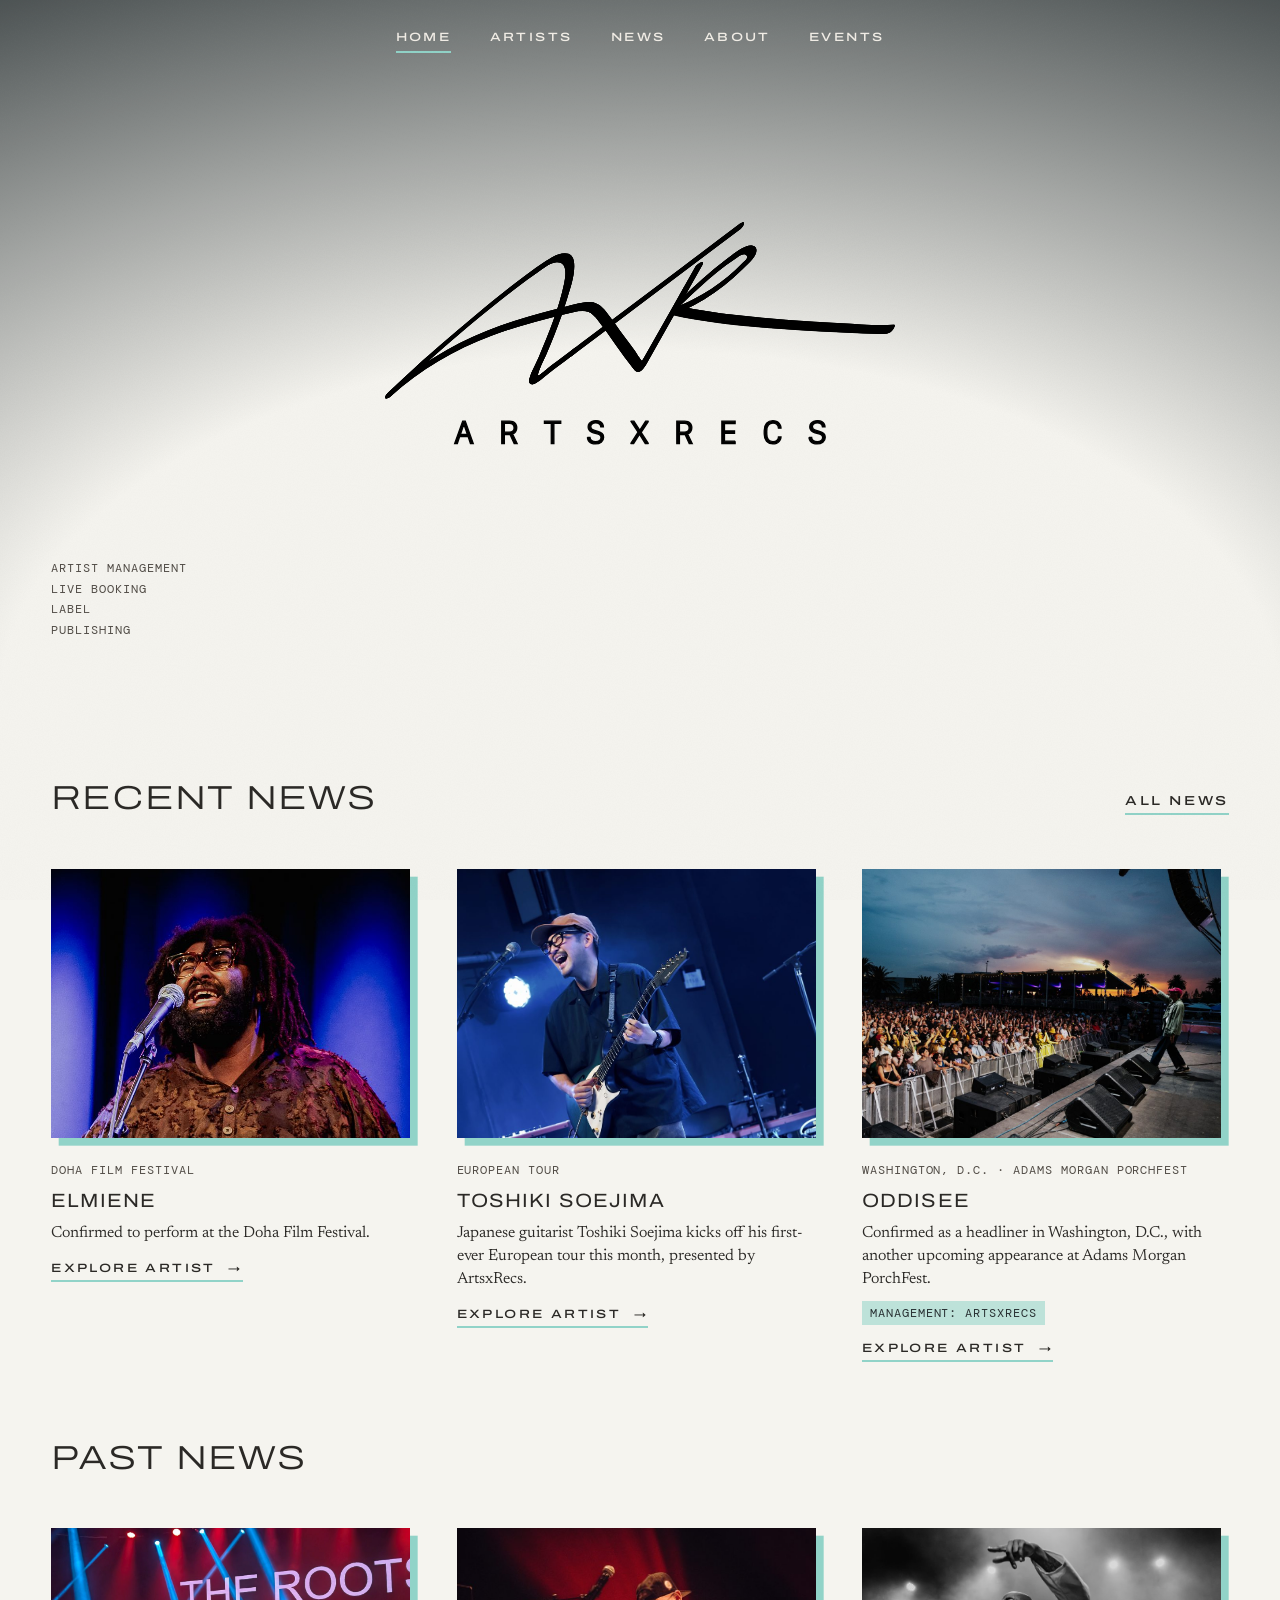
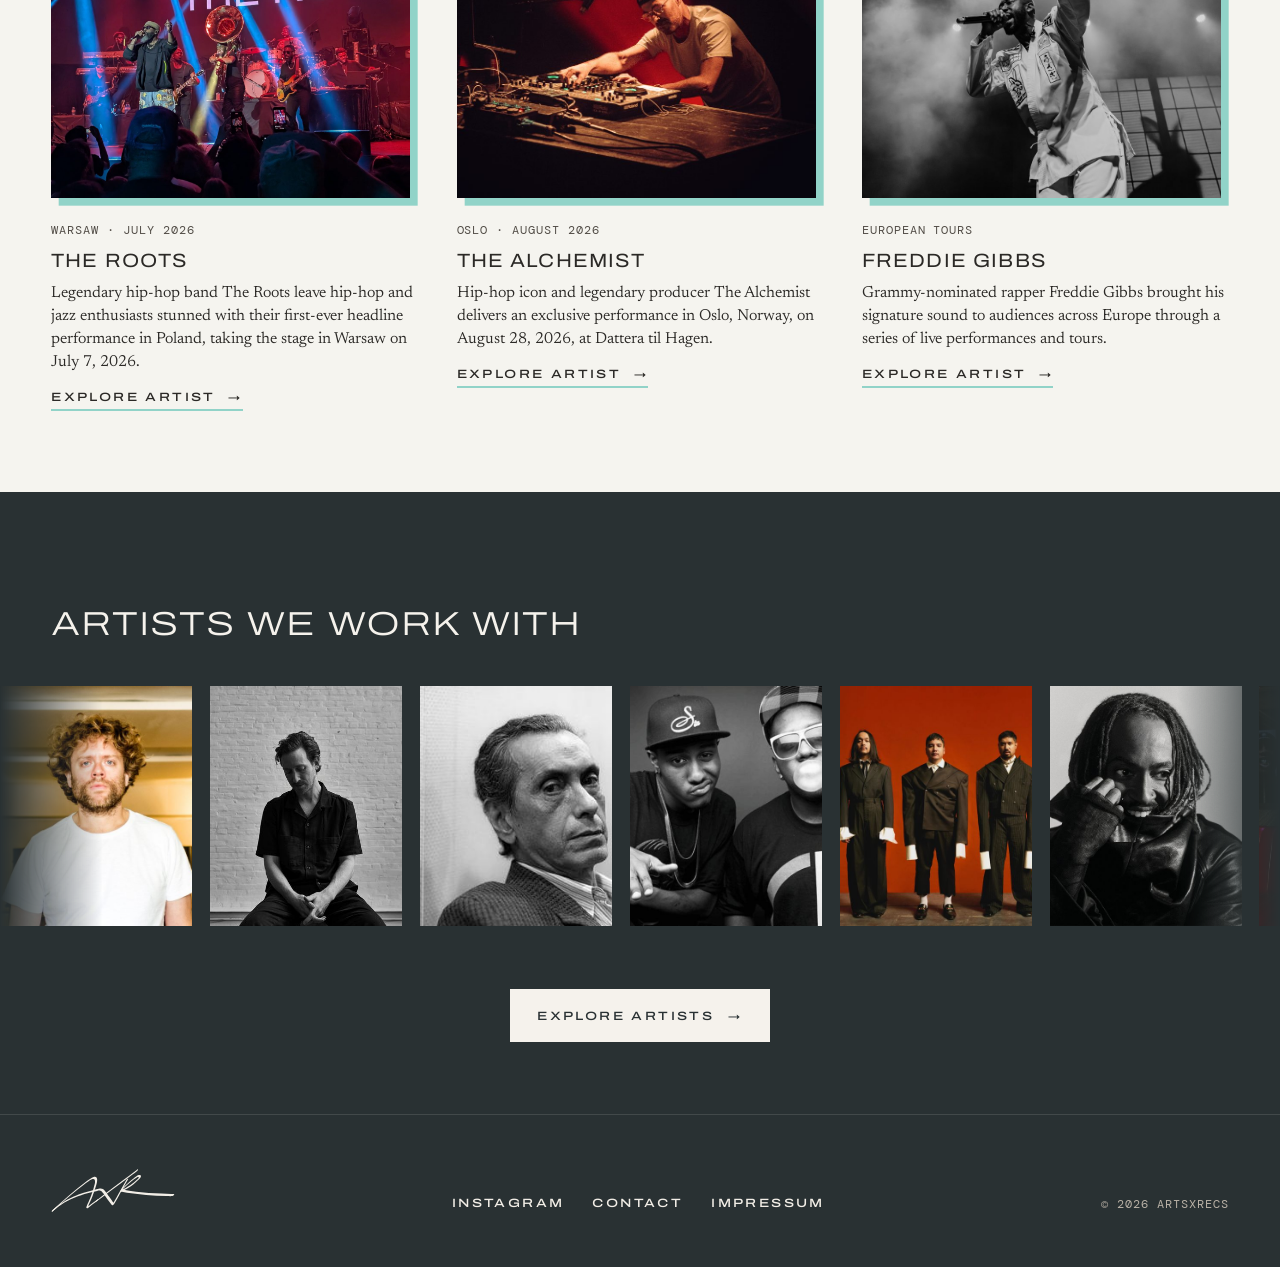
==== index.html @ 8508c9e7 "Add Impressum page and Clinton Fearon (v131) Impressum with the client's company details, linked fro" ====
<!doctype html>
<html lang="en">
<head>
  <meta charset="utf-8">
  <meta name="viewport" content="width=device-width, initial-scale=1">
  <meta name="robots" content="noindex, nofollow">
  <title>ArtsxRecs — Music. People. Opportunities.</title>
  <meta name="description" content="ArtsxRecs is an independent music company working across artist management, live bookings, artist development, record label activities and music publishing.">
  <link rel="preconnect" href="https://fonts.googleapis.com">
  <link rel="preconnect" href="https://fonts.gstatic.com" crossorigin>
  <link rel="stylesheet" href="https://fonts.googleapis.com/css2?family=Archivo:wdth,wght@62..125,200..600&family=DM+Mono:wght@400&family=Newsreader:ital,opsz,wght@0,6..72,300..500;1,6..72,300..500&display=swap">
  <link rel="stylesheet" href="assets/css/site.css?v=131">
</head>
<body data-page="home">
  <header class="site-header">
    <nav class="nav" aria-label="Main">
      <a class="caps" data-nav="home" href="index.html">Home</a>
      <a class="caps" data-nav="artists" href="artists.html">Artists</a>
      <a class="caps" data-nav="news" href="news.html">News</a>
      <a class="caps" data-nav="about" href="about.html">About</a>
      <a class="caps" data-nav="events" href="events.html">Events</a>
    </nav>
  </header>

  <main>
    <section class="hero" aria-label="ArtsxRecs">
      <div class="hero-center">
        <h1 class="hero-logo">
          <span class="signing" style="aspect-ratio: 435.79 / 190.19; --mark-h: 79.988%">
            <img class="sig-final" src="assets/img/logo-mark.svg" alt="">
            <canvas class="sig-canvas" aria-hidden="true"></canvas>
            <!-- ARTSXRECS where the designer's revised logo has it (client, 2026-11-05): centred on the signature's
                 full width and closer under it. The bold weight stays, as the client asked for it (the file is regular). -->
            <svg class="sig-word" viewBox="42.68 173.01 316.57 20.90" aria-hidden="true" style="left: 13.672%; top: 89.011%; width: 72.643%">
              <path class="wm" style="--o:-4" d="M45.47,193.02h-2.29l6.86-19.05h2.17l6.83,19.05h-2.41l-1.97-5.87h-7.2l-1.97,5.87ZM51.1,176.72h-.08l-2.94,8.63h5.95l-2.94-8.63Z"/>
              <path class="wm" style="--o:-3" d="M90.06,173.97c1.01,0,1.91.16,2.7.47.79.31,1.43.73,1.9,1.26.47.53.82,1.12,1.06,1.77.24.66.36,1.37.36,2.13,0,1.43-.34,2.58-1.03,3.45-.68.87-1.53,1.49-2.52,1.86l3.9,8.11h-2.56l-3.54-7.65h-4.81v7.65h-2.24v-19.05h6.78ZM85.53,183.37h4.17c1.35,0,2.37-.31,3.06-.94.69-.62,1.04-1.51,1.04-2.67,0-1.23-.35-2.17-1.06-2.82-.71-.65-1.69-.97-2.94-.97h-4.27v7.4Z"/>
              <path class="wm" style="--o:-2" d="M127.68,193.02h-2.22v-17.05h-5.84v-2h13.89v2h-5.83v17.05Z"/>
              <path class="wm" style="--o:-1" d="M156.23,187.92h2.24c.1,1.02.57,1.85,1.41,2.5s1.97.97,3.41.97c1.35,0,2.44-.31,3.26-.94s1.23-1.47,1.23-2.54c0-.79-.25-1.44-.76-1.94s-1.31-.89-2.39-1.17l-3.41-.91c-1.28-.33-2.33-.9-3.16-1.71-.82-.8-1.24-1.88-1.24-3.23,0-1.14.31-2.13.94-2.97s1.43-1.47,2.4-1.87c.97-.4,2.02-.6,3.16-.6.82,0,1.6.11,2.34.32.74.21,1.42.53,2.06.94.63.41,1.14.98,1.52,1.69.38.71.59,1.52.62,2.43h-2.24c-.1-1-.52-1.81-1.26-2.43-.74-.62-1.77-.93-3.08-.93-1.24,0-2.25.28-3.02.85-.78.57-1.17,1.37-1.17,2.4,0,1.47.9,2.44,2.7,2.91l3.33.9c1.6.45,2.82,1.06,3.67,1.86.85.79,1.27,1.89,1.27,3.29,0,1.81-.66,3.21-1.99,4.18-1.32.98-3.01,1.47-5.06,1.47-1.17,0-2.21-.17-3.11-.51-.91-.34-1.61-.78-2.11-1.33-.5-.55-.88-1.13-1.13-1.75s-.39-1.25-.41-1.91Z"/>
              <path class="wm" style="--o:0" d="M208.33,173.97l-6.34,9.63,6.22,9.42h-2.73l-4.84-7.65h-.14l-4.91,7.65h-2.52l6.27-9.6-6.19-9.45h2.69l4.93,7.65h.13l4.88-7.65h2.56Z"/>
              <path class="wm" style="--o:1" d="M239.11,173.97c1.01,0,1.91.16,2.71.47.79.31,1.43.73,1.9,1.26.47.53.83,1.12,1.06,1.77.24.66.36,1.37.36,2.13,0,1.43-.34,2.58-1.03,3.45-.68.87-1.53,1.49-2.53,1.86l3.9,8.11h-2.56l-3.54-7.65h-4.81v7.65h-2.24v-19.05h6.78ZM234.57,183.37h4.17c1.35,0,2.37-.31,3.06-.94.69-.62,1.04-1.51,1.04-2.67,0-1.23-.35-2.17-1.06-2.82-.71-.65-1.69-.97-2.93-.97h-4.27v7.4Z"/>
              <path class="wm" style="--o:2" d="M282.01,191v2.03h-11.32v-19.05h11.32v2.03h-9.08v6.27h8.56v2.03h-8.56v6.7h9.08Z"/>
              <path class="wm" style="--o:3" d="M308.96,182.16v2.79c0,2.15.46,3.76,1.4,4.83.93,1.07,2.22,1.6,3.86,1.6,1.47,0,2.61-.39,3.43-1.16.82-.77,1.23-1.72,1.23-2.84h2.19c0,.67-.14,1.35-.42,2.04s-.68,1.33-1.22,1.95-1.26,1.11-2.18,1.48c-.92.37-1.97.56-3.15.56-2.27,0-4.07-.72-5.38-2.17-1.32-1.45-1.97-3.53-1.97-6.25v-2.88c0-2.69.67-4.79,2-6.29,1.33-1.5,3.13-2.25,5.38-2.25,1.13,0,2.14.19,3.05.56.91.37,1.63.87,2.19,1.49.55.62.97,1.31,1.27,2.04s.44,1.5.44,2.27h-2.19c0-1.14-.43-2.14-1.28-3.02s-2.01-1.32-3.47-1.32c-1.56,0-2.82.56-3.76,1.69-.94,1.13-1.41,2.75-1.41,4.87Z"/>
              <path class="wm" style="--o:4" d="M344.93,187.92h2.24c.1,1.02.57,1.85,1.41,2.5.84.65,1.97.97,3.41.97,1.35,0,2.44-.31,3.26-.94s1.23-1.47,1.23-2.54c0-.79-.25-1.44-.76-1.94-.51-.5-1.31-.89-2.39-1.17l-3.41-.91c-1.28-.33-2.33-.9-3.16-1.71-.82-.8-1.24-1.88-1.24-3.23,0-1.14.31-2.13.94-2.97.63-.85,1.43-1.47,2.4-1.87s2.02-.6,3.16-.6c.82,0,1.6.11,2.34.32s1.42.53,2.06.94c.63.41,1.14.98,1.52,1.69.38.71.59,1.52.62,2.43h-2.24c-.1-1-.52-1.81-1.26-2.43-.74-.62-1.77-.93-3.08-.93-1.24,0-2.25.28-3.03.85-.78.57-1.17,1.37-1.17,2.4,0,1.47.9,2.44,2.7,2.91l3.33.9c1.6.45,2.82,1.06,3.67,1.86.85.79,1.27,1.89,1.27,3.29,0,1.81-.66,3.21-1.99,4.18-1.32.98-3.01,1.47-5.06,1.47-1.17,0-2.21-.17-3.11-.51-.91-.34-1.61-.78-2.11-1.33-.5-.55-.88-1.13-1.13-1.75s-.39-1.25-.41-1.91Z"/>
            </svg>
            <span class="visually-hidden">ArtsxRecs</span>
          </span>
        </h1>

        <div class="hero-wave reveal" style="--i:32" aria-hidden="true">
          <div class="wave"><div class="wave-bars"></div><div class="wave-bars wave-played"></div></div>
        </div>
      </div>

      <div class="hero-mark reveal" style="--i:33" aria-hidden="true">
        <img src="assets/img/logo-mark.svg" alt="">
        <p class="label">Music. People. Opportunities.</p>
      </div>

      <div class="hero-copy">
        <ul class="hero-areas label reveal" style="--i:31">
          <li>Artist management</li>
          <li>Live booking</li>
          <li>Label</li>
          <li>Publishing</li>
        </ul>
      </div>
    </section>

    <section class="home-section" aria-labelledby="recent-title">
      <div class="section-head">
        <h2 id="recent-title" class="display section-title">Recent news</h2>
        <a class="caps text-link" href="news.html">All news</a>
      </div>
      <div class="news-cards" data-home="recent"></div>
    </section>

    <section class="home-section" aria-labelledby="past-title">
      <div class="section-head">
        <h2 id="past-title" class="display section-title">Past news</h2>
      </div>
      <div class="news-cards" data-home="past"></div>
    </section>

    <section class="roster-band" aria-labelledby="band-title">
      <div class="section-head">
        <h2 id="band-title" class="display section-title">Artists we work with</h2>
      </div>
      <div class="band" aria-hidden="true"></div>
      <div class="band-foot">
        <a class="button button-light caps" href="artists.html">Explore artists <span class="arrow" aria-hidden="true">→</span></a>
      </div>
    </section>
  </main>

  <footer class="site-footer">
    <div>
      <a class="footer-mark" href="index.html" aria-label="ArtsxRecs home"></a>
    </div>
    <div class="footer-links caps">
      <a href="https://www.instagram.com/artsxrecs/" target="_blank" rel="noopener">Instagram</a>
      <a href="about.html#contact">Contact</a>
      <a href="impressum.html">Impressum</a>
    </div>
    <p class="label footer-copy">© <span data-year>2026</span> ArtsxRecs</p>
  </footer>

  <script src="assets/js/artists.js?v=131"></script>
  <script src="assets/js/news.js?v=131"></script>
  <script src="assets/js/site.js?v=131"></script>
  <script src="assets/js/signing-data.js?v=131"></script>
  <script src="assets/js/signing.js?v=131"></script>
</body>
</html>
---- assets/css/site.css ----
/* ArtsxRecs — draft v1
   One palette, one type system, every page. Tone shifts between pages are deliberately small. */

:root {
  --charcoal: #2b2926;
  --ink-soft: #524d47;      /* secondary text, passes AA on stone + cream */
  --warm-grey: #8a837a;     /* decorative only (rules, placeholders) */
  --stone-deep: #c3bbae;
  --stone: #cfc8bc;
  --cream: #e4ded3;
  --off-white: #f2eee7;
  --paper: #f5f2ec;         /* light text on charcoal */
  --main: #f5f4ef;          /* off-white: "close to white, but not white" (client, 2026-10-22), same family as their Soft Ivory */
  --main-deep: #e5e4da;     /* Soft Ivory from their palette: the second shade, for bands and tiles */
  --mint: #91d3c8;          /* Mint from their palette (the client's "Tiffany blue"): accents only */
  --anthracite: #293133;    /* cool dark grey the client asked for: dark bands, panels, footer */
  --grey: #a3a8a7;          /* anthracite grey: the glow under the About photo */
  --grey-soft: #e2e2de;     /* softer still: panels that add a little depth (About) */

  --line: rgba(43, 41, 38, 0.3);
  --page: var(--main);
  --hero-bg: var(--main);

  --f-display: 'Archivo', system-ui, sans-serif;
  --f-text: 'Newsreader', Georgia, serif;
  --f-mono: 'DM Mono', ui-monospace, monospace;
  --f-sign: 'Mrs Saint Delafield', cursive;

  --gutter: clamp(16px, 4vw, 56px);
  --header-h: 76px;
  --ease: cubic-bezier(0.22, 0.61, 0.36, 1);
}

body[data-page='home']    { --page: var(--hero-bg); }

*, *::before, *::after { box-sizing: border-box; }

html { -webkit-text-size-adjust: 100%; }

body {
  margin: 0;
  min-height: 100vh;
  display: flex;
  flex-direction: column;
  background: var(--page);
  color: var(--charcoal);
  font-family: var(--f-text);
  font-size: 19px;
  line-height: 1.55;
  font-weight: 380;
  -webkit-font-smoothing: antialiased;
  text-rendering: optimizeLegibility;
}

/* Paper grain over every page: the one texture the whole site shares. */
body::after {
  content: '';
  position: fixed;
  inset: 0;
  pointer-events: none;
  z-index: 50;
  opacity: 0.12; /* barely there: stronger grain greys out the off-white */
  mix-blend-mode: multiply;
  background-image: url("data:image/svg+xml,%3Csvg xmlns='http://www.w3.org/2000/svg' width='180' height='180'%3E%3Cfilter id='n'%3E%3CfeTurbulence type='fractalNoise' baseFrequency='.85' numOctaves='2' stitchTiles='stitch'/%3E%3CfeColorMatrix values='0 0 0 0 .17 0 0 0 0 .16 0 0 0 0 .15 0 0 0 .22 0'/%3E%3C/filter%3E%3Crect width='100%25' height='100%25' filter='url(%23n)'/%3E%3C/svg%3E");
}

a { color: inherit; }
img { display: block; max-width: 100%; }

:focus-visible {
  outline: 1px solid var(--charcoal);
  outline-offset: 4px;
}

.visually-hidden {
  position: absolute; width: 1px; height: 1px; overflow: hidden;
  clip: rect(0 0 0 0); white-space: nowrap;
}

/* ---------- Type roles ---------- */

.label {
  font-family: var(--f-mono);
  font-size: 12px;
  line-height: 1.4;
  font-weight: 400;
  letter-spacing: 0.08em;
  text-transform: uppercase;
  color: var(--ink-soft);
}

.display {
  font-family: var(--f-display);
  font-stretch: 125%;
  font-weight: 300;
  text-transform: uppercase;
  letter-spacing: 0.03em;
  line-height: 0.95;
  margin: 0;
}

.caps {
  font-family: var(--f-display);
  font-stretch: 125%;
  font-weight: 500;
  font-size: 12px;
  letter-spacing: 0.2em;
  text-transform: uppercase;
}

/* ---------- Header ---------- */

.site-header {
  position: sticky;
  top: 0;
  z-index: 40;
  height: var(--header-h);
  padding: 0 var(--gutter);
  display: flex;
  align-items: center;
  justify-content: center;
  background: color-mix(in srgb, var(--page) 86%, transparent);
  backdrop-filter: blur(10px);
  -webkit-backdrop-filter: blur(10px);
  border-bottom: 1px solid transparent;
  view-transition-name: site-header;
}

body[data-page='home'] .site-header {
  position: fixed;
  left: 0;
  right: 0;
  background: transparent;
  backdrop-filter: none;
  -webkit-backdrop-filter: none;
}

/* Home and Events start with a clear header; once content scrolls under it, it frosts over
   (site.js adds .is-scrolled), so the logo and lists never show through the menu. */
.site-header { transition: background-color 0.3s ease, backdrop-filter 0.3s ease, border-color 0.3s ease; }

body[data-page='home'] .site-header.is-scrolled,
body[data-page='events'] .site-header.is-scrolled {
  background: color-mix(in srgb, var(--main) 86%, transparent);
  backdrop-filter: blur(10px);
  -webkit-backdrop-filter: blur(10px);
  border-bottom-color: var(--line);
}

.nav {
  display: flex;
  gap: clamp(18px, 3vw, 44px);
}

.nav a {
  text-decoration: none;
  padding: 6px 0;
  background: linear-gradient(var(--mint), var(--mint)) left bottom / 0 2px no-repeat; /* mint: the current page */
  transition: background-size 0.35s var(--ease), color 0.3s ease;
}

.nav a:hover,
.nav a[aria-current='page'] { background-size: 100% 2px; }

@media (max-width: 560px) {
  :root { --header-h: 64px; }
  .nav { gap: 24px; }
  .nav a.caps { font-size: 11px; letter-spacing: 0.14em; }
}

/* Five menu items since News: they tighten on phones so they never run edge to edge. */
@media (max-width: 440px) {
  .nav { gap: 16px; }
  .nav a.caps { font-size: 10px; letter-spacing: 0.1em; }
}

@media (max-width: 350px) {
  .nav { gap: 11px; }
  .nav a.caps { font-size: 9.5px; letter-spacing: 0.08em; }
}

/* ---------- Page scaffolding ---------- */

main { flex: 1; }

.page {
  padding: clamp(48px, 10vh, 120px) var(--gutter) clamp(72px, 12vh, 140px);
}

.page-head {
  display: flex;
  flex-wrap: wrap;
  align-items: flex-end;
  justify-content: space-between;
  gap: 24px 48px;
  padding-bottom: clamp(28px, 5vh, 48px);
  margin-bottom: clamp(32px, 6vh, 64px);
  border-bottom: 1px solid var(--line);
}

.page-title { font-size: clamp(2.6rem, 8vw, 7rem); }

/* Tabs: Current | Past, Upcoming | Past */
.tabs { display: flex; gap: 28px; }

.tab {
  appearance: none;
  border: 0;
  background: none;
  color: var(--ink-soft);
  cursor: pointer;
  padding: 6px 0;
  background-image: linear-gradient(var(--mint), var(--mint)); /* mint: the selected tab, a small constant touch of their colour */
  background-repeat: no-repeat;
  background-position: left bottom;
  background-size: 0 1px;
  transition: color 0.25s, background-size 0.35s var(--ease);
}

.tab:hover { color: var(--charcoal); }
.tab[aria-selected='true'] { color: var(--charcoal); background-size: 100% 2px; }
.tab sup { font-family: var(--f-mono); font-size: 10px; letter-spacing: 0; margin-left: 4px; }

/* ---------- Buttons & links ---------- */

.button {
  display: inline-flex;
  align-items: center;
  gap: 14px;
  padding: 17px 26px 16px;
  border: 1px solid var(--charcoal);
  background: var(--charcoal);
  color: var(--paper);
  text-decoration: none;
  transition: background-color 0.3s var(--ease), color 0.3s var(--ease);
}

.button .arrow { transition: transform 0.3s var(--ease); }
/* Mint only on hover: one of the small places their colour shows up. */
.button:hover { background: var(--mint); border-color: var(--mint); color: var(--anthracite); }
.button:hover .arrow { transform: translateX(5px); }

/* Mint underline, like the menu: artist links, "All news", the contact links. */
.text-link {
  text-decoration: none;
  background: linear-gradient(var(--mint), var(--mint)) left bottom / 100% 2px no-repeat;
  padding-bottom: 3px;
  transition: background-size 0.35s var(--ease);
}
.text-link:hover { background-size: 0 2px; background-position: right bottom; }

/* ---------- Home ---------- */

.hero {
  position: relative;
  height: 78svh; /* not the full screen: what comes next peeks in, so people scroll */
  min-height: 600px;
  overflow: hidden;
  display: grid;
  place-items: center;
}

/* Homepage: their anthracite glowing down from the top edge into the off-white (client: grey instead
   of the mint, then "darker"; Anna: from the anthracite itself). It has faded out by the bottom edge, so
   there is no seam with the section below. After the 21st.dev "Gradient Backgrounds" example, turned
   upside down. */
body[data-page='home'] .hero {
  background: radial-gradient(125% 125% at 50% 100%, var(--main) 40%, var(--anthracite) 100%);
}

/* Over the dark top of the homepage the menu is off-white; once the page scrolls under the frosted bar
   it turns dark again. */
body[data-page='home'] .site-header:not(.is-scrolled) .nav a { color: var(--off-white); }

/* Their logo (signature + ARTSXRECS), still and sharp. */
/* Logo and the waveform, stacked in the middle of the hero. */
.hero-center {
  --logo-w: min(clamp(260px, 40vw, 640px), 70vh);
  display: flex;
  flex-direction: column;
  align-items: center;
  text-align: center;
  transform: translateY(-2vh);
}

.hero-logo {
  margin: 0;
  width: var(--logo-w);
}

/* A waveform whose played part runs along it, like a track playing non-stop (after the 21st.dev
   "Waveform Player"). Visual only, no sound; site.js draws the bars. */
.hero-wave {
  display: none; /* removed from the homepage at the client's request; only the ?hero=bare draft shows it */
  width: var(--logo-w);
  margin-top: clamp(30px, 6vh, 60px);
}

.wave { position: relative; height: 34px; }

.wave-bars {
  position: absolute;
  inset: 0;
  display: flex;
  align-items: center;
  justify-content: space-between;
}

.wave-bars i {
  width: 2px;
  height: var(--h);
  border-radius: 1px;
  background: rgba(41, 49, 51, 0.22);
  animation: wave-live 1.5s ease-in-out var(--d) infinite alternate;
}

.wave-played { clip-path: inset(0 100% 0 0); animation: wave-play var(--pass, 8s) linear infinite; }
.wave-played i { background: var(--anthracite); }


@keyframes wave-live { from { transform: scaleY(0.55); } to { transform: scaleY(1); } }
/* One pass takes 8 s; at the end the played part fades out and it starts again
   (site.js gives the bars a new shape each pass, like the next track coming on). */
@keyframes wave-play {
  0% { clip-path: inset(0 100% 0 0); opacity: 1; }
  95% { clip-path: inset(0 0 0 0); opacity: 1; }
  100% { clip-path: inset(0 0 0 0); opacity: 0; }
}

@media (prefers-reduced-motion: reduce) {
  .wave-bars i, .wave-played { animation: none !important; }
  .wave-played { clip-path: inset(0 60% 0 0); }
}

/* Alternative homepage to offer the client (?hero=name | bare, set by site.js): ARTSXRECS and the
   waveform in the centre. In "name" the signature still writes itself, but huge and faint behind
   them; in "bare" it is gone (the h1 stays for screen readers). */
html[data-hero] .hero-center {
  --logo-w: min(clamp(300px, 56vw, 980px), 110vh);
  transform: none;
}

.hero-name {
  position: relative;
  z-index: 1;
  width: var(--logo-w);
  opacity: 0;
  animation: name-in 2.4s cubic-bezier(0.25, 0.1, 0.25, 1) 0.1s forwards; /* comes into focus, softly */
}

@keyframes name-in {
  from { opacity: 0; filter: blur(10px); }
  to { opacity: 1; filter: blur(0); }
}

/* No pen to wait for here: the waveform comes in almost at once, the list soon after. */
html[data-hero] .hero-wave.reveal { animation-delay: 0.5s; }
html[data-hero] .hero-copy .reveal { animation-delay: 1.1s; }

.hero-name svg {
  display: block;
  width: 100%;
  height: auto;
  overflow: visible;
  fill: #000;
  stroke: #000;
  stroke-width: 1.1;
  stroke-linejoin: miter;
  stroke-miterlimit: 2;
}

html[data-hero] .hero-wave { position: relative; z-index: 1; }
html[data-hero='bare'] .hero-wave { display: block; }
html[data-hero='name'] .hero-wave { display: none; } /* here the name stands alone on the signature */

html[data-hero='name'] .hero-logo {
  position: absolute;
  left: 50%;
  top: 50%;
  z-index: 0;
  width: min(98vw, 1700px);
  translate: -50% -36%; /* centres the signature itself (it fills the top 72% of its box) */
  opacity: 0.09;
  pointer-events: none;
}

html[data-hero='name'] .hero-logo .sig-word { display: none; }

html[data-hero='bare'] .hero-logo {
  position: absolute;
  width: 1px;
  height: 1px;
  overflow: hidden;
  clip: rect(0 0 0 0);
}

@media (max-width: 720px) {
  html[data-hero] .hero-center { --logo-w: 84vw; }
  html[data-hero='name'] .hero-logo { width: 118vw; }
}

/* In the version without the big signature (?hero=bare): their signature, small and still, with the
   tagline, in the bottom-right corner, opposite the list. */
.hero-mark { display: none; }

html[data-hero='bare'] .hero-mark {
  display: flex;
  flex-direction: column;
  align-items: flex-end;
  gap: 10px;
  position: absolute;
  right: var(--gutter);
  bottom: clamp(28px, 7vh, 72px);
}

html[data-hero='bare'] .hero-mark img { width: clamp(110px, 11vw, 190px); height: auto; }
html[data-hero='bare'] .hero-mark .label { margin: 0; }
html[data-hero='bare'] .hero-mark.reveal { animation-delay: 1.1s; }

@media (max-width: 720px) {
  html[data-hero='bare'] .hero-mark img { width: 96px; }
  html[data-hero='bare'] .hero-mark .label { max-width: 9em; text-align: right; } /* one word a line, clear of the list */
}

.hero-logo img { width: 100%; height: auto; }

/* Signing (assets/js/signing.js): the signature writes itself on a canvas, letter by letter,
   while ARTSXRECS fades in underneath. At the end their untouched logo file fades over it.
   Without JS or with reduced motion, the finished logo shows straight away. */
.signing { position: relative; display: block; width: 100%; }

.sig-final,
.sig-canvas {
  position: absolute;
  left: 0;
  top: 0;
  width: 100%;
  height: var(--mark-h);
}

.sig-canvas { display: none; }
.sig-word { position: absolute; height: auto; }

.signing.is-signing .sig-canvas { display: block; }
.signing.is-signing .sig-final { opacity: 0; transition: opacity 0.25s ease; }
.signing.is-signing .sig-word { opacity: 0; animation: fade-in 1.4s ease 0.15s forwards; }
.signing.is-signed .sig-final { opacity: 1; }

@keyframes fade-in { to { opacity: 1; } }

/* ARTSXRECS in the weight of their bold logo (black_bold_on_white.png): the designer's letters,
   thickened by an outline (SVG units; matches the bold file's stem-to-height ratio of ~0.17). */
.sig-word { display: block; fill: #000; stroke: #000; stroke-width: 1.1; stroke-linejoin: miter; stroke-miterlimit: 2; overflow: visible; }

/* Version 2 (index.html?intro=fade): the signature fades in very slowly out of a soft blur, and the
   letters of ARTSXRECS are pulled in from both screen edges and snap together (X stays put). */
.signing[data-intro='fade'] .sig-canvas { display: none; }

.signing[data-intro='fade'] .sig-final {
  opacity: 0;
  filter: blur(10px);
  animation: sig-fade 4.5s cubic-bezier(0.33, 0, 0.2, 1) 0.3s forwards;
}

/* ARTSXRECS: hidden until signing.js pulls the letters together from the screen edges. */
.signing[data-intro='fade'] .wm { opacity: 0; }

@keyframes sig-fade { to { opacity: 1; filter: blur(0); } }

@media (max-width: 720px) {
  .hero-center { --logo-w: 72vw; }
  .hero-wave { width: 80vw; }
}

/* Logo effects (frosted / fluted / relief) are parked: hero.js is no longer loaded.
   The styles below stay so the effects can come back without rework. */

.hero > canvas {
  position: absolute;
  inset: 0;
  width: 100%;
  height: 100%;
  display: block;
  opacity: 0;
  transition: opacity 0.3s var(--ease);
}

/* No-WebGL fallback: the same idea in plain CSS. */
.hero-fallback {
  position: absolute;
  inset: 0;
  display: none;
  place-items: center;
  font-family: var(--f-sign);
  font-size: min(34vw, 60vh);
  line-height: 1;
  color: var(--charcoal);
  opacity: 0.5;
  filter: blur(18px);
  white-space: nowrap;
}
.no-webgl .hero-fallback { display: grid; }

/* Bottom row: what they do on the left, the way into the roster on the right. */
.hero-copy {
  position: absolute;
  left: var(--gutter);
  right: var(--gutter);
  bottom: clamp(28px, 7vh, 72px);
  display: flex;
  align-items: flex-end;
  justify-content: space-between;
  gap: 24px;
}

/* Half-transparent charcoal; solid on hover. 62% keeps the white text readable (AA). */
.hero .button {
  background: rgba(43, 41, 38, 0.62);
  border-color: transparent;
  color: var(--paper);
  -webkit-backdrop-filter: blur(6px);
  backdrop-filter: blur(6px);
}

.hero .button:hover { background: var(--charcoal); color: var(--paper); }

@media (max-width: 560px) {
  .hero-copy { flex-direction: column; align-items: flex-start; }
  .hero-copy .button { align-self: flex-end; }
}

.hero-name {
  font-size: clamp(2.2rem, 5.2vw, 4.6rem);
  font-weight: 400;
  letter-spacing: 0.1em;
  margin-bottom: 18px;
}

.hero-tagline {
  font-style: italic;
  font-size: clamp(1.1rem, 1.6vw, 1.35rem);
  margin: 0 0 30px;
}

.hero-areas {
  list-style: none;
  margin: 0;
  padding: 0;
}

.hero-areas li + li { margin-top: 4px; }

/* Homepage concept switcher (draft only) */
.concepts {
  position: absolute;
  top: calc(var(--header-h) + 8px);
  right: var(--gutter);
  display: flex;
  align-items: center;
  gap: 6px;
  padding: 6px 6px 6px 14px;
  border: 1px solid var(--line);
  background: color-mix(in srgb, var(--off-white) 55%, transparent);
  backdrop-filter: blur(6px);
  -webkit-backdrop-filter: blur(6px);
  z-index: 5;
}

.concepts .label { margin-right: 6px; }

.concepts button {
  appearance: none;
  border: 1px solid transparent;
  background: none;
  color: var(--ink-soft);
  font-family: var(--f-mono);
  font-size: 12px;
  padding: 6px 10px;
  cursor: pointer;
}

.concepts button:hover { color: var(--charcoal); }
.concepts button[aria-pressed='true'] { border-color: var(--charcoal); color: var(--charcoal); }

.concept-hint {
  position: absolute;
  top: calc(var(--header-h) + 62px);
  right: var(--gutter);
  max-width: 34ch;
  margin: 0;
  text-align: right;
  text-transform: none;
  letter-spacing: 0.02em;
  z-index: 5;
}

@media (max-width: 720px) {
  .concepts { left: var(--gutter); right: var(--gutter); justify-content: space-between; }
  .concepts .label { display: none; }
  .concept-hint { left: var(--gutter); text-align: left; }
}

/* ---------- Home: the concert photo, Recent and Past News, the band of artists ---------- */

.home-section { padding: clamp(56px, 9vh, 104px) var(--gutter); }
.home-section + .home-section { padding-top: 0; } /* Recent and Past News sit together */

.section-head {
  display: flex;
  flex-wrap: wrap;
  align-items: flex-end;
  justify-content: space-between;
  gap: 24px 48px;
  margin-bottom: clamp(36px, 6vh, 64px);
}

/* Small section titles (client: "make the lettering smaller"). */
.section-title { font-size: clamp(1.5rem, 2.6vw, 2.4rem); }
.section-head .text-link { font-size: 13px; }

/* On very wide screens the content stops growing (the photos would turn into wide strips and lose
   the heads); it sits centred instead. */
.home-section > .section-head,
.news-cards { width: min(100%, 1320px); margin-inline: auto; }
.roster-band .section-head { width: min(100%, calc(1320px + 2 * var(--gutter))); margin-inline: auto; }

/* Recent News and Past News: compact cards, three in a row. A small photo with the mint frame they
   liked, a short label, the name, their text. On phones each card is a row: photo left, text right. */
.news-cards {
  display: grid;
  grid-template-columns: repeat(3, minmax(0, 1fr));
  gap: clamp(28px, 3vw, 48px);
}

.news-card { display: flex; flex-direction: column; align-items: flex-start; gap: 10px; }

.news-card-media {
  position: relative; /* holds the initials while an artist's photo is still to come (Elmiene) */
  display: block;
  width: calc(100% - clamp(6px, 0.6vw, 10px));
  aspect-ratio: 4 / 3;
  margin-bottom: 14px;
  overflow: hidden;
  background: var(--main-deep);
  box-shadow: clamp(6px, 0.6vw, 10px) clamp(6px, 0.6vw, 10px) 0 var(--mint);
}

.news-card-media img {
  display: block;
  width: 100%;
  height: 100%;
  object-fit: cover;
  object-position: 50% 20%;
  transition: transform 0.8s var(--ease);
}

.news-card:hover .news-card-media img { transform: scale(1.04); }
.news-card-media .tile-initials { font-size: clamp(4rem, 8vw, 7rem); }

.news-card-meta { margin: 0; }

.news-card-title,
.news-title {
  margin: 0;
  font-family: var(--f-display);
  font-stretch: 112%;
  font-weight: 400;
  font-size: clamp(1.15rem, 1.5vw, 1.45rem);
  letter-spacing: 0.06em;
  line-height: 1.2;
  text-transform: uppercase;
}

.news-card-text { margin: 0; font-size: clamp(16px, 1.05vw, 18px); line-height: 1.45; }

/* A small mint tag, e.g. Oddisee: ArtsxRecs is his management. */
.news-tag {
  margin: 0;
  padding: 4px 8px 3px;
  background: color-mix(in srgb, var(--mint) 55%, transparent);
  color: var(--anthracite);
}

.news-card-link,
.news-link {
  margin-top: 4px;
  padding-bottom: 4px;
  color: var(--charcoal);
  text-decoration: none;
  background: linear-gradient(var(--mint), var(--mint)) left bottom / 100% 2px no-repeat;
}

.news-card-link .arrow,
.news-link .arrow { display: inline-block; margin-left: 6px; transition: transform 0.3s var(--ease); }
.news-card-link:hover .arrow,
.news-link:hover .arrow { transform: translateX(5px); }

@media (max-width: 720px) {
  .news-cards { grid-template-columns: minmax(0, 1fr); gap: 32px; }
  .news-card { display: grid; grid-template-columns: 38% minmax(0, 1fr); column-gap: 18px; row-gap: 6px; align-content: start; }
  .news-card > * { grid-column: 2; justify-self: start; }
  .news-card-media { grid-column: 1; grid-row: 1 / span 6; width: 100%; aspect-ratio: 4 / 5; margin: 0; box-shadow: 5px 5px 0 var(--mint); }
}

/* The band of artists: an anthracite section with the curved row of portraits (site.js). */
.roster-band {
  background: var(--anthracite);
  color: var(--paper);
  padding: clamp(80px, 13vh, 150px) 0 clamp(48px, 8vh, 96px);
}

.roster-band .section-head { padding: 0 var(--gutter); margin-bottom: 0; }

/* The button comes after the faces: centred under the curved row. */
.band-foot { display: flex; justify-content: center; padding: clamp(8px, 2vh, 24px) var(--gutter) 0; }

.button-light { background: var(--paper); border-color: var(--paper); color: var(--anthracite); }
.button-light:hover { background: var(--mint); border-color: var(--mint); color: var(--anthracite); }

.band {
  overflow: hidden;
  padding-block: clamp(28px, 5vh, 56px);
  pointer-events: none;
  -webkit-mask-image: linear-gradient(90deg, transparent, #000 8%, #000 92%, transparent);
  mask-image: linear-gradient(90deg, transparent, #000 8%, #000 92%, transparent);
}

/* A straight row of portraits drifting slowly to the left (client: straight rectangular frames, not
   the arch). The row holds the portraits twice, so when the first set has passed, the second is in
   its place and the loop never shows a seam. */
.row-track {
  display: flex;
  width: max-content;
  animation: row-drift calc(var(--n, 20) * 3s) linear infinite;
}

.band.is-paused .row-track { animation-play-state: paused; }

.row-tile {
  flex: none;
  width: clamp(140px, 15vw, 230px);
  aspect-ratio: 4 / 5;
  margin-right: clamp(12px, 1.4vw, 20px);
  overflow: hidden;
  background: #353e40;
}

.row-tile img { display: block; width: 100%; height: 100%; object-fit: cover; object-position: 50% 20%; }

@keyframes row-drift { to { transform: translateX(-50%); } }

@media (prefers-reduced-motion: reduce) {
  .row-track { animation: none !important; }
}

/* Rendered by JS further down the page: rise in gently once scrolled into view. */
.on-scroll {
  opacity: 0;
  transform: translateY(28px);
  transition: opacity 0.9s var(--ease), transform 0.9s var(--ease);
}

.on-scroll.is-in { opacity: 1; transform: none; }

@media (prefers-reduced-motion: reduce) {
  .on-scroll { transform: none; }
}

/* ---------- Artists grid ---------- */

/* Brief: "a clean grid of artist photographs", consistent sizes, names clear, subtle hover.
   Four across on desktop, three on tablets, two on phones. */
.grid {
  display: grid;
  grid-template-columns: repeat(4, minmax(0, 1fr));
  gap: clamp(28px, 4vw, 52px) clamp(14px, 2vw, 28px);
}

@media (max-width: 1100px) {
  .grid { grid-template-columns: repeat(3, minmax(0, 1fr)); }
}

@media (max-width: 720px) {
  .grid { grid-template-columns: repeat(2, minmax(0, 1fr)); }
}

.tile { text-decoration: none; display: block; }

.tile-media {
  position: relative;
  aspect-ratio: 4 / 5;
  overflow: hidden;
  background: var(--tone, var(--stone-deep));
  transition: background-color 0.4s var(--ease), box-shadow 0.35s var(--ease);
}

/* On hover the photo gets the mint frame, like the profile photos and the news cards. */
.tile:hover .tile-media,
.tile:focus-visible .tile-media { box-shadow: clamp(6px, 0.6vw, 10px) clamp(6px, 0.6vw, 10px) 0 var(--mint); }

/* Photos in colour (client: the site felt "too black and white"). */
.tile-media img {
  display: block;
  width: 100%;
  height: 100%;
  object-fit: cover;
  object-position: 50% 20%; /* a crop loses the bottom of the photo, never the heads */
  transition: transform 0.8s var(--ease);
}

.tile:hover .tile-media img { transform: scale(1.04); }

/* Placeholder until the official photo arrives: the artist's initials, cropped like a sleeve. */
.tile-initials {
  position: absolute;
  left: -0.04em;
  bottom: -0.2em;
  font-family: var(--f-display);
  font-stretch: 125%;
  font-weight: 200;
  font-size: clamp(5rem, 11vw, 9rem);
  line-height: 1;
  letter-spacing: -0.02em;
  color: var(--charcoal);
  opacity: 0.16;
  transition: transform 0.6s var(--ease), opacity 0.4s;
}

.tile:hover .tile-initials { transform: translateY(-8px); opacity: 0.26; }

.tile-name {
  margin-top: 14px;
  font-family: var(--f-display);
  font-stretch: 112%;
  font-weight: 500;
  font-size: 14px;
  letter-spacing: 0.1em;
  text-transform: uppercase;
  line-height: 1.3;
}

/* Hover: the name gets a mint underline (their brand colour as a small detail). */
.tile-name span {
  background: linear-gradient(var(--mint), var(--mint)) left bottom / 0 2px no-repeat;
  transition: background-size 0.35s var(--ease);
  padding-bottom: 3px;
}
.tile:hover .tile-name span,
.tile:focus-visible .tile-name span { background-size: 100% 2px; }

.tile .label { margin-top: 4px; display: block; }

/* ---------- Artist profile ---------- */

.profile {
  display: grid;
  grid-template-columns: minmax(0, 5fr) minmax(0, 6fr);
  column-gap: clamp(32px, 6vw, 96px);
  row-gap: clamp(24px, 4vh, 40px);
  align-items: start;
}

.profile-media {
  position: sticky;
  top: calc(var(--header-h) + 24px);
}

.profile-media .tile-media { aspect-ratio: 4 / 5; }
/* A small solid mint frame behind the photo, like the shadows behind the project cards on Home. */
.profile-media .tile-media { box-shadow: clamp(10px, 1vw, 18px) clamp(10px, 1vw, 18px) 0 var(--mint); }
/* Artist profiles: their signature, blurred like on Events, in the empty space under Previous / Next.
   Part of the page (not fixed), so it only ever fills space and never sits behind the text. */
.profile-sign {
  width: min(100%, 1300px); /* the full width of the text column, centred in it */
  margin: clamp(40px, 7vh, 90px) auto 0;
  aspect-ratio: 435.79 / 152.13;
  background: url('../img/logo-mark.svg') center / contain no-repeat;
  filter: blur(6px);
  opacity: 0.22;
}
.profile-media .tile-initials { font-size: clamp(8rem, 18vw, 16rem); }

.back { grid-column: 1 / -1; justify-self: start; text-decoration: none; }
.back:hover { color: var(--charcoal); }

.profile-name { font-size: clamp(2.4rem, 5.6vw, 5.4rem); margin: 14px 0 0; }
.profile-note { margin-top: 14px; }

.profile-bio {
  margin-top: clamp(28px, 5vh, 48px);
  max-width: 34em;
  font-size: clamp(1.1rem, 1.35vw, 1.3rem);
  line-height: 1.6;
}

.profile-bio p { margin: 0; }
.profile-bio .pending { color: var(--ink-soft); font-style: italic; }

.profile-section {
  margin-top: clamp(36px, 6vh, 56px);
  padding-top: 18px;
  border-top: 1px solid var(--line);
}

.links {
  list-style: none;
  margin: 14px 0 0;
  padding: 0;
  display: flex;
  flex-wrap: wrap;
  gap: 12px 32px;
}

.profile-pager {
  display: flex;
  justify-content: space-between;
  gap: 24px;
  margin-top: clamp(64px, 12vh, 120px);
  padding-top: 20px;
  border-top: 1px solid var(--line);
}

.profile-pager a { text-decoration: none; }
.profile-pager a:hover .caps { text-decoration: underline; text-underline-offset: 5px; }
.profile-pager .caps { display: block; margin-top: 6px; }
.profile-pager .next { text-align: right; margin-left: auto; }

@media (max-width: 820px) {
  .profile { grid-template-columns: 1fr; }
  .profile-media { position: static; max-width: 480px; }
}

/* ---------- Events ---------- */

/* Their signature behind the page, as if seen through glass or thin white paper.
   Fixed, so it stays put while the list scrolls over it. */
.watermark {
  position: fixed;
  inset: 0;
  z-index: -1;
  pointer-events: none;
  background: url('../img/logo-mark.svg') center center / min(90vw, 1500px) auto no-repeat;
  filter: blur(7px);
  opacity: 0.24;
}

@media (max-width: 720px) {
  .watermark { background-size: 150vw auto; background-position: center center; }
}

/* On Events the menu bar is see-through, so it doesn't cut a flat strip across the glass. */
body[data-page='events'] .site-header {
  background: transparent;
  backdrop-filter: none;
  -webkit-backdrop-filter: none;
}

/* A sheet of clear glass over the signature (the signature itself is unchanged):
   faint cool tint + soft diagonal reflections. Sits under the page content. */
.glass {
  position: fixed;
  inset: 0;
  z-index: -1;
  pointer-events: none;
  background:
    linear-gradient(105deg,
      rgba(255, 255, 255, 0) 18%, rgba(255, 255, 255, 0.75) 27%, rgba(255, 255, 255, 0) 33%,
      rgba(255, 255, 255, 0.35) 38%, rgba(255, 255, 255, 0) 41%,
      rgba(255, 255, 255, 0) 70%, rgba(255, 255, 255, 0.5) 78%, rgba(255, 255, 255, 0) 86%),
    linear-gradient(180deg, rgba(223, 227, 228, 0.22), rgba(207, 212, 214, 0.12));
}

.events { list-style: none; margin: 0; padding: 0; }

.event {
  display: grid;
  grid-template-columns: 9.5rem minmax(0, 1.4fr) minmax(0, 1fr) minmax(0, 1fr) 8rem;
  gap: 24px;
  align-items: baseline;
  padding: 24px 0;
  border-bottom: 1px solid var(--line);
}

.events .event:first-child { border-top: 1px solid var(--line); }
#events .events .event:first-child,
#events .events-empty { border-top: 0; padding-top: 0; }

.event-date { font-family: var(--f-mono); font-size: 14px; letter-spacing: 0.06em; }
.event-artist { font-size: 15px; letter-spacing: 0.14em; text-decoration: none; }
.event-artist:hover { text-decoration: underline; text-underline-offset: 5px; }
.event-place, .event-venue { font-size: 17px; }
.event-venue.pending, .event-tickets.pending { color: var(--ink-soft); }
.event-tickets { justify-self: end; text-decoration: none; white-space: nowrap; }
a.event-tickets:hover .arrow { transform: translateX(4px); }
.event-tickets .arrow { display: inline-block; transition: transform 0.3s var(--ease); }

.events-empty { padding: 32px 0; border-top: 1px solid var(--line); color: var(--ink-soft); font-style: italic; }

@media (max-width: 860px) {
  .event {
    grid-template-columns: 1fr auto;
    gap: 6px 16px;
    padding: 20px 0;
  }
  .event-date { grid-column: 1; grid-row: 1; }
  .event-tickets { grid-column: 2; grid-row: 1; }
  .event-artist { grid-column: 1 / -1; font-size: 16px; margin-top: 4px; }
  .event-place, .event-venue { grid-column: 1 / -1; font-size: 16px; }
}

/* Upcoming events on a profile reuse the event row in a compact form */
.profile .event { grid-template-columns: 8.5rem minmax(0, 1fr) auto; row-gap: 2px; }
.profile .event .event-artist { display: none; }
.profile .event .event-place { grid-column: 2; grid-row: 1; }
.profile .event .event-venue { grid-column: 2; grid-row: 2; }
.profile .event .event-tickets { grid-column: 3; grid-row: 1; }
@media (max-width: 860px) {
  .profile .event { grid-template-columns: 1fr auto; }
  .profile .event .event-place { grid-column: 1 / -1; grid-row: 2; }
  .profile .event .event-venue { grid-column: 1 / -1; grid-row: 3; }
  .profile .event .event-tickets { grid-column: 2; grid-row: 1; }
}

/* ---------- About ---------- */

/* The concert photo as a wide panoramic band at the top (client, like Mindfeederz): edge to edge, cropped
   top and bottom, toned down with anthracite so the title and the sentence stand out (not blurred).
   A tiny copy of the photo (inline in about.html) shows at once while the real one loads. */
.about-banner {
  position: relative;
  display: grid;
  place-items: center;
  height: clamp(300px, 50vh, 560px);
  margin: calc(clamp(48px, 10vh, 120px) * -1) calc(var(--gutter) * -1) 0;
  padding: 0 var(--gutter);
  overflow: hidden;
  background: #2a1c10 center 55% / cover no-repeat;
  color: var(--off-white);
  text-align: center;
}
.about-banner-photo { position: absolute; inset: 0; width: 100%; height: 100%; object-fit: cover; object-position: 50% 55%; }
.about-banner::after { content: ''; position: absolute; inset: 0; background: color-mix(in srgb, var(--anthracite) 52%, transparent); }
.about-banner-text { position: relative; z-index: 1; }

/* Their name in their own lettering, as on the homepage (the ARTSXRECS of the logo, same bold weight),
   off-white on the photo (client: the company name instead of "About"). */
.about-banner-title { margin: 0; }
.banner-word {
  display: block;
  width: min(72vw, 860px);
  height: auto;
  margin: 0 auto;
  overflow: visible;
  fill: var(--off-white);
  stroke: var(--off-white);
  stroke-width: 1.1;
  stroke-linejoin: miter;
  stroke-miterlimit: 2;
}
.about-banner-title + .about-banner-line { margin-top: clamp(22px, 3.6vh, 40px); }
.about-banner-line {
  max-width: 22em;
  margin: 0.7em auto 0;
  font-size: clamp(1.15rem, 2.2vw, 1.9rem);
  font-weight: 350;
  line-height: 1.3;
}
/* All the About text in one block (Anna: "all of this text should be together"): the opening sentence
   big and centred, a short mint line, then one paragraph made from the client's first and third
   paragraphs (Anna picked this over three short points). It fades in as it scrolls into view. The background is the homepage's grey glow, edge to
   edge right under the photo and fading to off-white by the bottom (Anna: a dark panel under the photo
   felt heavy). */
.about-body {
  margin: 0 calc(var(--gutter) * -1);
  background: radial-gradient(125% 125% at 50% 100%, var(--main) 40%, var(--grey) 100%);
}

.about-text {
  padding: clamp(48px, 9vh, 104px) clamp(24px, 5vw, 72px);
  text-align: center;
}
.about-text.on-scroll { transform: none; transition: opacity 1.2s var(--ease); }

.about-intro {
  max-width: 24em;
  margin: 0 auto;
  font-size: clamp(1.45rem, 2.7vw, 2.3rem);
  font-weight: 350;
  line-height: 1.28;
}

/* the short mint line, like the one under "Get in touch" */
.about-intro::after {
  content: '';
  display: block;
  width: 56px;
  height: 3px;
  margin: clamp(24px, 4vh, 36px) auto 0;
  background: var(--mint);
}

.about-one {
  max-width: 36em;
  margin: clamp(24px, 4vh, 36px) auto 0;
  color: var(--ink-soft);
}

.areas {
  list-style: none;
  margin: clamp(56px, 10vh, 112px) 0 0;
  padding: 0;
  display: grid;
  grid-template-columns: repeat(2, minmax(0, 1fr));
  column-gap: clamp(24px, 5vw, 80px);
}

.areas-head { margin-top: clamp(56px, 10vh, 112px); }
.about-body + .areas-head { margin-top: clamp(16px, 3vh, 40px); } /* the glow's own fade already makes the gap */

/* mint details (Anna): a short mint dash before "Our areas of work" and "Partners", a small mint square
   before each area */
.areas-head::before { content: ''; display: inline-block; width: 24px; height: 3px; margin-right: 12px; vertical-align: 0.25em; background: var(--mint); }
.areas li::before { content: ''; display: inline-block; width: 7px; height: 7px; margin-right: 14px; vertical-align: 0.12em; background: var(--mint); }
.areas-head + .areas { margin-top: 20px; }

.areas li {
  padding: 18px 0 18px 21px;
  text-indent: -21px; /* a wrapped name lines up under the first line, not under the mint square */
  border-bottom: 1px solid var(--line);
  font-family: var(--f-display);
  font-stretch: 112%;
  font-size: 15px;
  letter-spacing: 0.08em;
  text-transform: uppercase;
}

.areas li:nth-child(-n + 2) { border-top: 1px solid var(--line); }

/* Partners: at the bottom of About (client: no page of their own). The logo sits above the name;
   names stand alone until a partner's logo arrives (assets/img/partners/). Hover: the mint frame. */
.areas-head + .partners { margin-top: 20px; }
/* Four to a row, and a shorter last row sits in the middle. */
.partners {
  --gap: clamp(12px, 2vw, 28px);
  --per-row: 4;
  list-style: none;
  margin: 0;
  padding: 0;
  display: flex;
  flex-wrap: wrap;
  justify-content: center;
  gap: var(--gap);
}
.partners li { flex: 0 0 calc((100% - (var(--per-row) - 1) * var(--gap)) / var(--per-row)); }
@media (max-width: 1000px) { .partners { --per-row: 3; } }

.partner {
  display: flex;
  align-items: center;
  flex-direction: column;
  justify-content: center;
  gap: 14px;
  height: 100%;
  min-height: clamp(110px, 12vw, 170px);
  padding: 20px;
  background: var(--grey-soft);
  color: inherit;
  text-align: center;
  text-decoration: none;
  font-family: var(--f-display);
  font-stretch: 112%;
  font-size: 15px;
  letter-spacing: 0.08em;
  text-transform: uppercase;
  transition: box-shadow 0.3s ease;
}

.partner img { display: block; height: clamp(40px, 4vw, 56px); max-width: 70%; object-fit: contain; }
.partner:hover,
a.partner:focus-visible { box-shadow: clamp(6px, 0.6vw, 10px) clamp(6px, 0.6vw, 10px) 0 var(--mint); }

/* Full-bleed band before the footer, everything centred so the title sits with the email and Instagram
   (Anna: it was too far from them). Mint: a short line under the title and the Email button. */
.contact {
  margin: clamp(72px, 14vh, 140px) calc(var(--gutter) * -1) calc(clamp(72px, 12vh, 140px) * -1);
  padding: clamp(56px, 10vh, 104px) var(--gutter);
  background: var(--main-deep);
  display: flex;
  flex-direction: column;
  align-items: center;
  text-align: center;
  gap: clamp(28px, 4.5vh, 40px);
}

.contact-title { font-size: clamp(2rem, 5vw, 4rem); margin-top: 12px; }
.contact-title::after {
  content: '';
  display: block;
  width: 64px;
  height: 3px;
  margin: clamp(18px, 3vh, 26px) auto 0;
  background: var(--mint);
}
.contact-links { position: relative; display: flex; flex-wrap: wrap; justify-content: center; align-items: center; gap: 20px 32px; }
/* "axr@artsxrecs.com – copied", under the links for a few seconds after "Email us"; it takes no room */
.contact-note { position: absolute; left: 0; right: 0; top: calc(100% + 16px); margin: 0; text-transform: none; letter-spacing: 0.02em; }
.contact .button { background: var(--mint); border-color: var(--mint); color: var(--anthracite); }
.contact .button:hover { background: var(--anthracite); border-color: var(--anthracite); color: var(--paper); }

@media (max-width: 720px) {
  .areas { grid-template-columns: 1fr; }
  .areas li:nth-child(2) { border-top: 0; }
  .partners { --per-row: 2; }
  .partner { min-height: 96px; padding: 16px 12px; font-size: 13px; }
}

/* ---------- Impressum ---------- */

.legal { display: grid; gap: clamp(32px, 5vh, 48px); max-width: 640px; }
.legal h2 { margin: 0 0 10px; }
.legal p, .legal address { margin: 0; font-style: normal; }
.legal .legal-note { margin-top: 14px; }

/* ---------- Footer ---------- */

.site-footer {
  background: var(--anthracite);
  color: var(--off-white);
  padding: clamp(36px, 6vh, 56px) var(--gutter);
  display: flex;
  flex-wrap: wrap;
  align-items: flex-end;
  justify-content: space-between;
  gap: 24px 48px;
}

/* Their signature, recoloured by CSS so it can sit light on the dark footer. */
.footer-mark {
  display: block;
  width: 124px;
  aspect-ratio: 435.79 / 152.13;
  background-color: var(--off-white);
  -webkit-mask: url('../img/logo-mark.svg') center / contain no-repeat;
  mask: url('../img/logo-mark.svg') center / contain no-repeat;
}
.site-footer .label { color: #b9b1a6; }
.footer-tag { margin: 6px 0 0; }
.footer-copy { margin: 0; }
.footer-links { display: flex; gap: 28px; }
.footer-links a { text-decoration: none; }
.footer-links a:hover { text-decoration: underline; text-underline-offset: 5px; }
/* Three links (Instagram, Contact, Impressum) must fit a phone's width */
@media (max-width: 720px) { .footer-links { flex-wrap: wrap; gap: 12px 16px; } }

/* On touch screens the small text links get a bigger invisible tap area (they are 17-23px tall). */
@media (pointer: coarse) {
  .footer-links a, .text-link, .back, .news-link, .news-card-link { position: relative; }
  .footer-links a::after, .text-link::after, .back::after, .news-link::after, .news-card-link::after {
    content: '';
    position: absolute;
    inset: -12px -6px;
  }
}

/* ---------- Motion ---------- */

@view-transition { navigation: auto; }

::view-transition-old(root),
::view-transition-new(root) { animation-duration: 0.45s; animation-timing-function: var(--ease); }

.reveal { animation: rise 0.9s var(--ease) both; animation-delay: calc(var(--i, 0) * 70ms); }

@keyframes rise {
  from { opacity: 0; transform: translateY(14px); }
  to { opacity: 1; transform: none; }
}

@media (prefers-reduced-motion: reduce) {
  *, *::before, *::after {
    animation-duration: 0.01ms !important;
    animation-delay: 0ms !important;
    transition-duration: 0.01ms !important;
  }
  @view-transition { navigation: none; }
}

/* On Home the footer follows the dark band of artists: a hairline keeps them apart. */
body[data-page='home'] .site-footer { border-top: 1px solid rgba(245, 244, 239, 0.12); }

/* ---------- News page: a chronological feed, newest first (news.js) ----------
   Minimal rows: a small photo, then the date, the headline, the text and a link. */
.news-feed { list-style: none; margin: 0; padding: 0; max-width: 1100px; }

.news-item {
  display: grid;
  grid-template-columns: clamp(130px, 20vw, 260px) minmax(0, 1fr);
  gap: clamp(20px, 3vw, 48px);
  padding: clamp(24px, 4vh, 40px) 0;
  border-top: 1px solid var(--line);
}

.news-item:first-child { border-top: 0; } /* the page head already draws that line */
.news-item:last-child { border-bottom: 1px solid var(--line); }

.news-media { position: relative; aspect-ratio: 4 / 3; overflow: hidden; background: var(--tone, var(--main-deep)); }
.news-media img { display: block; width: 100%; height: 100%; object-fit: cover; object-position: 50% 20%; }
.news-media .tile-initials { font-size: clamp(3rem, 6vw, 5.5rem); }
.news-media img.story-logo { object-fit: contain; padding: 22%; } /* a partner's logo: whole, on the plain tile */

.news-body { display: flex; flex-direction: column; align-items: flex-start; gap: 8px; }
.news-date { margin: 0; }
.news-text { margin: 0 0 6px; max-width: 38em; }

@media (max-width: 600px) {
  .news-item { grid-template-columns: 36% minmax(0, 1fr); gap: 16px; }
}
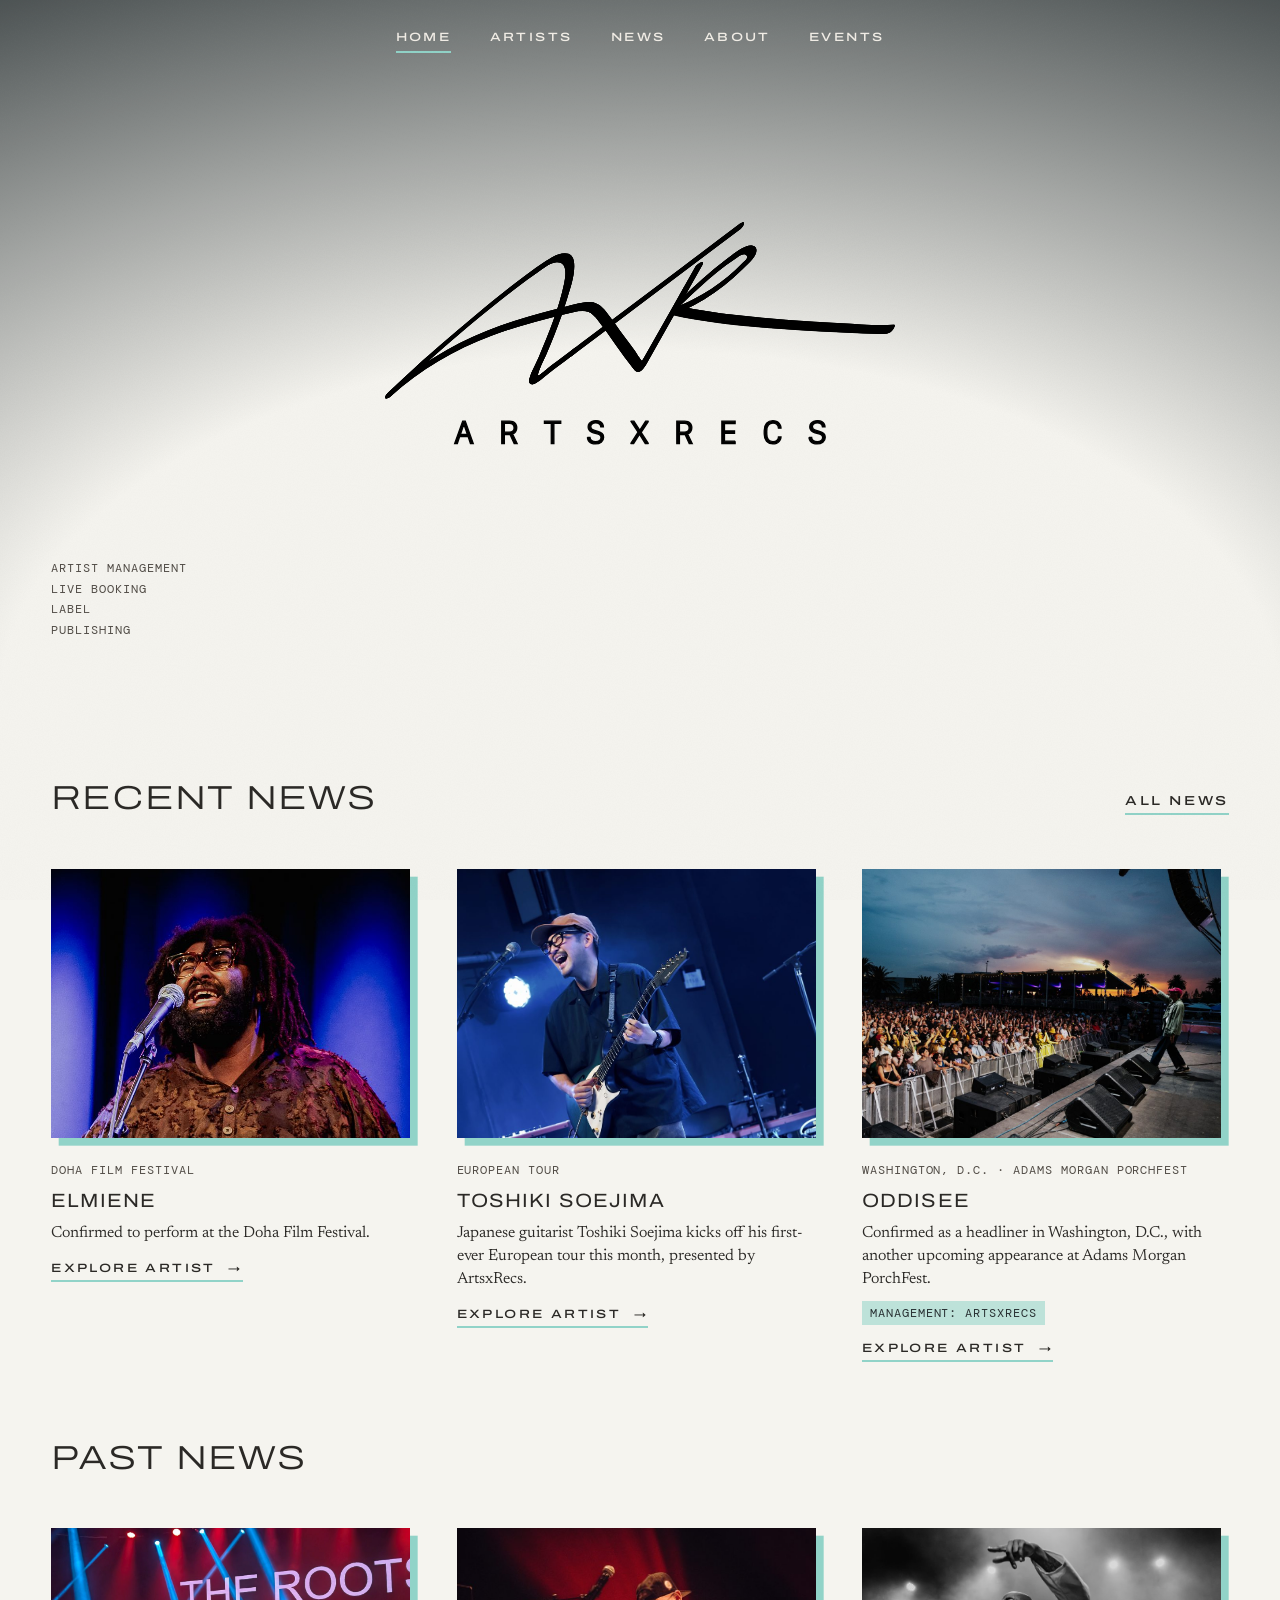
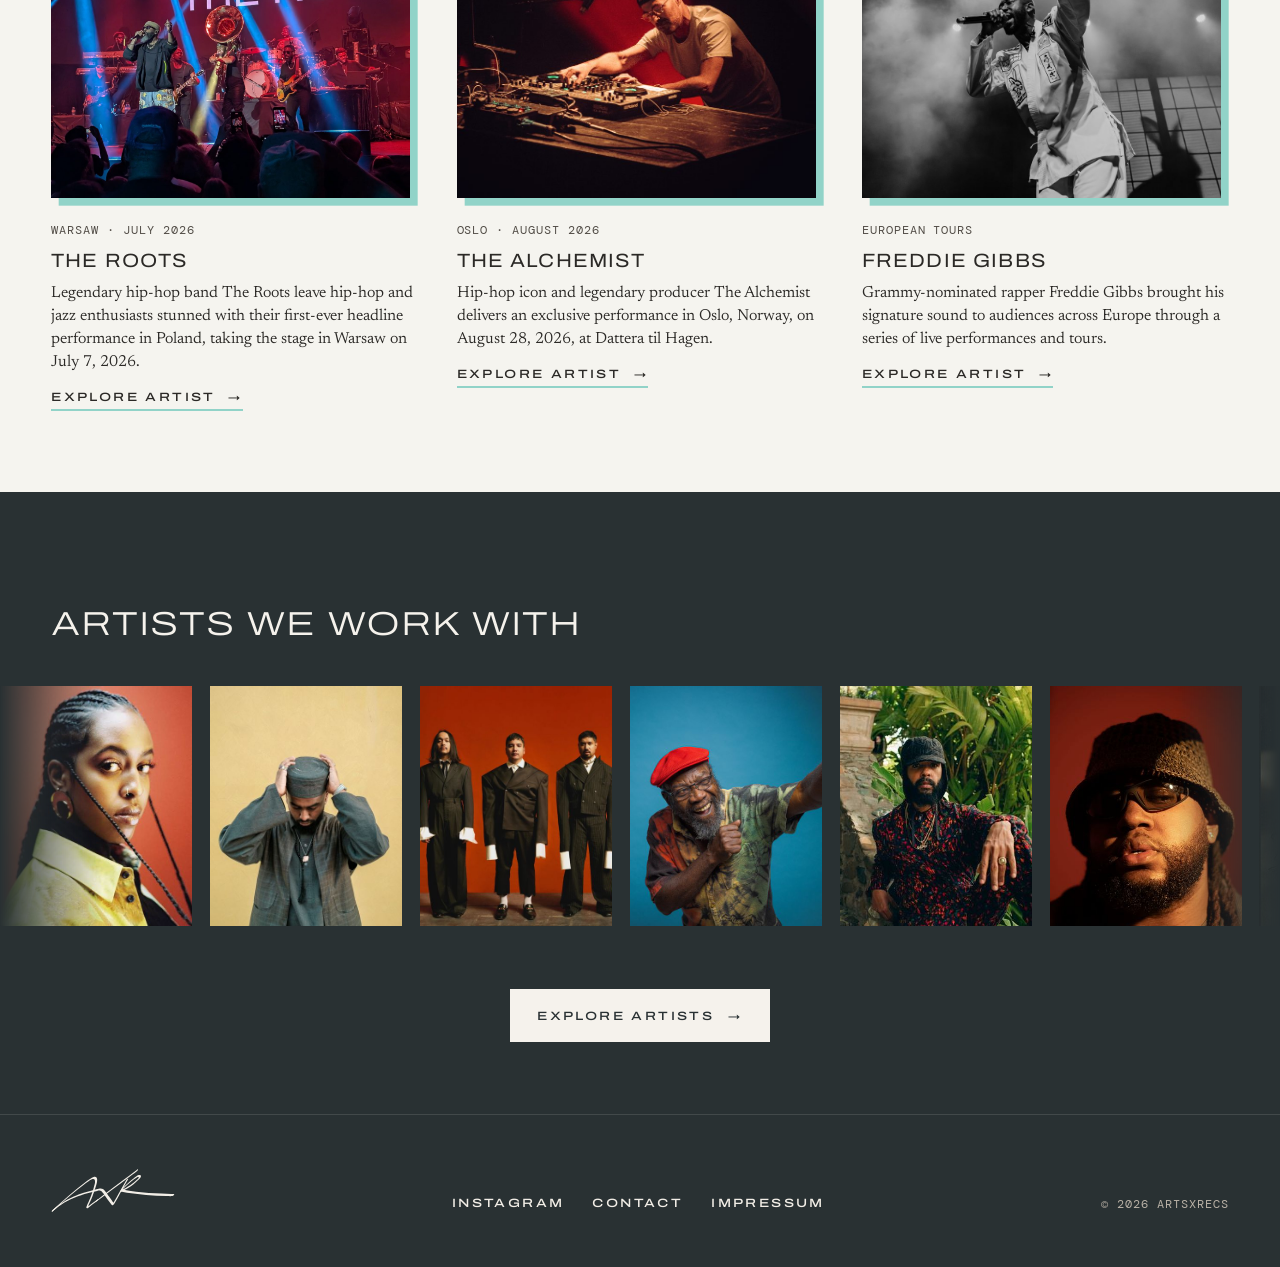
==== commit 02228a90: "Events: artist dropdown filter and Toshiki Soejima ticket links (v134) - Artist filter on the Upcomi" ====
--- a/index.html
+++ b/index.html
@@ -9,7 +9,7 @@
   <link rel="preconnect" href="https://fonts.googleapis.com">
   <link rel="preconnect" href="https://fonts.gstatic.com" crossorigin>
   <link rel="stylesheet" href="https://fonts.googleapis.com/css2?family=Archivo:wdth,wght@62..125,200..600&family=DM+Mono:wght@400&family=Newsreader:ital,opsz,wght@0,6..72,300..500;1,6..72,300..500&display=swap">
-  <link rel="stylesheet" href="assets/css/site.css?v=131">
+  <link rel="stylesheet" href="assets/css/site.css?v=134">
 </head>
 <body data-page="home">
   <header class="site-header">
@@ -104,10 +104,10 @@
     <p class="label footer-copy">© <span data-year>2026</span> ArtsxRecs</p>
   </footer>
 
-  <script src="assets/js/artists.js?v=131"></script>
-  <script src="assets/js/news.js?v=131"></script>
-  <script src="assets/js/site.js?v=131"></script>
-  <script src="assets/js/signing-data.js?v=131"></script>
-  <script src="assets/js/signing.js?v=131"></script>
+  <script src="assets/js/artists.js?v=134"></script>
+  <script src="assets/js/news.js?v=134"></script>
+  <script src="assets/js/site.js?v=134"></script>
+  <script src="assets/js/signing-data.js?v=134"></script>
+  <script src="assets/js/signing.js?v=134"></script>
 </body>
 </html>
--- a/assets/css/site.css
+++ b/assets/css/site.css
@@ -995,6 +995,55 @@
 .event-tickets .arrow { display: inline-block; transition: transform 0.3s var(--ease); }
 
 .events-empty { padding: 32px 0; border-top: 1px solid var(--line); color: var(--ink-soft); font-style: italic; }
+
+/* Artist filter above the upcoming dates (client, 2026-11-09). A dropdown, so it stays one line however many artists
+   are on tour. Closed, it reads like the Upcoming/Past tabs: caps on a thin line, a mint underline once an artist is
+   chosen. Browsers that can style the open list (Chrome, Edge) show it in the site's type; the rest show their own. */
+.event-filter { display: flex; align-items: baseline; gap: 18px; margin: 0 0 clamp(32px, 5vh, 52px); }
+.event-filter[hidden] { display: none; }
+.filter-select {
+  appearance: none;
+  min-width: 0;
+  max-width: 100%;
+  border: 0;
+  border-bottom: 1px solid var(--line);
+  border-radius: 0;
+  background: transparent url("data:image/svg+xml,%3Csvg xmlns='http://www.w3.org/2000/svg' viewBox='0 0 10 6'%3E%3Cpath d='M1 1l4 4 4-4' fill='none' stroke='%232b2926' stroke-width='1.2'/%3E%3C/svg%3E") no-repeat right 2px center / 10px 6px;
+  color: var(--charcoal);
+  cursor: pointer;
+  padding: 6px 30px 8px 0;
+  line-height: 1.2;
+  transition: border-color 0.25s;
+}
+.filter-select:hover { border-bottom-color: var(--charcoal); }
+.filter-select.is-set { border-bottom: 2px solid var(--mint); padding-bottom: 7px; }
+.filter-select:focus-visible { outline: 1px solid var(--charcoal); outline-offset: 6px; }
+@supports (appearance: base-select) {
+  .filter-select, .filter-select::picker(select) { appearance: base-select; }
+  .filter-select::picker-icon { display: none; }
+  .filter-select::picker(select) {
+    min-width: max(anchor-size(width), 240px);
+    max-height: 60vh;
+    max-height: stretch; /* stops at the window edge (less the margins), so on a short laptop the list scrolls */
+    margin: 10px 0 20px;
+    padding: 8px 0;
+    scrollbar-width: thin;
+    scrollbar-color: var(--stone-deep) transparent;
+    border: 1px solid var(--line);
+    border-radius: 0;
+    background: var(--main);
+    box-shadow: 0 22px 44px -26px rgba(41, 49, 51, 0.5);
+  }
+  .filter-select option {
+    gap: 12px;
+    padding: 12px 22px;
+    color: var(--ink-soft);
+    white-space: nowrap;
+  }
+  .filter-select option::checkmark { content: ''; width: 6px; height: 6px; background: var(--mint); order: -1; }
+  .filter-select option:hover, .filter-select option:focus-visible { background: var(--main-deep); color: var(--charcoal); outline: 0; }
+  .filter-select option:checked { color: var(--charcoal); }
+}
 
 @media (max-width: 860px) {
   .event {
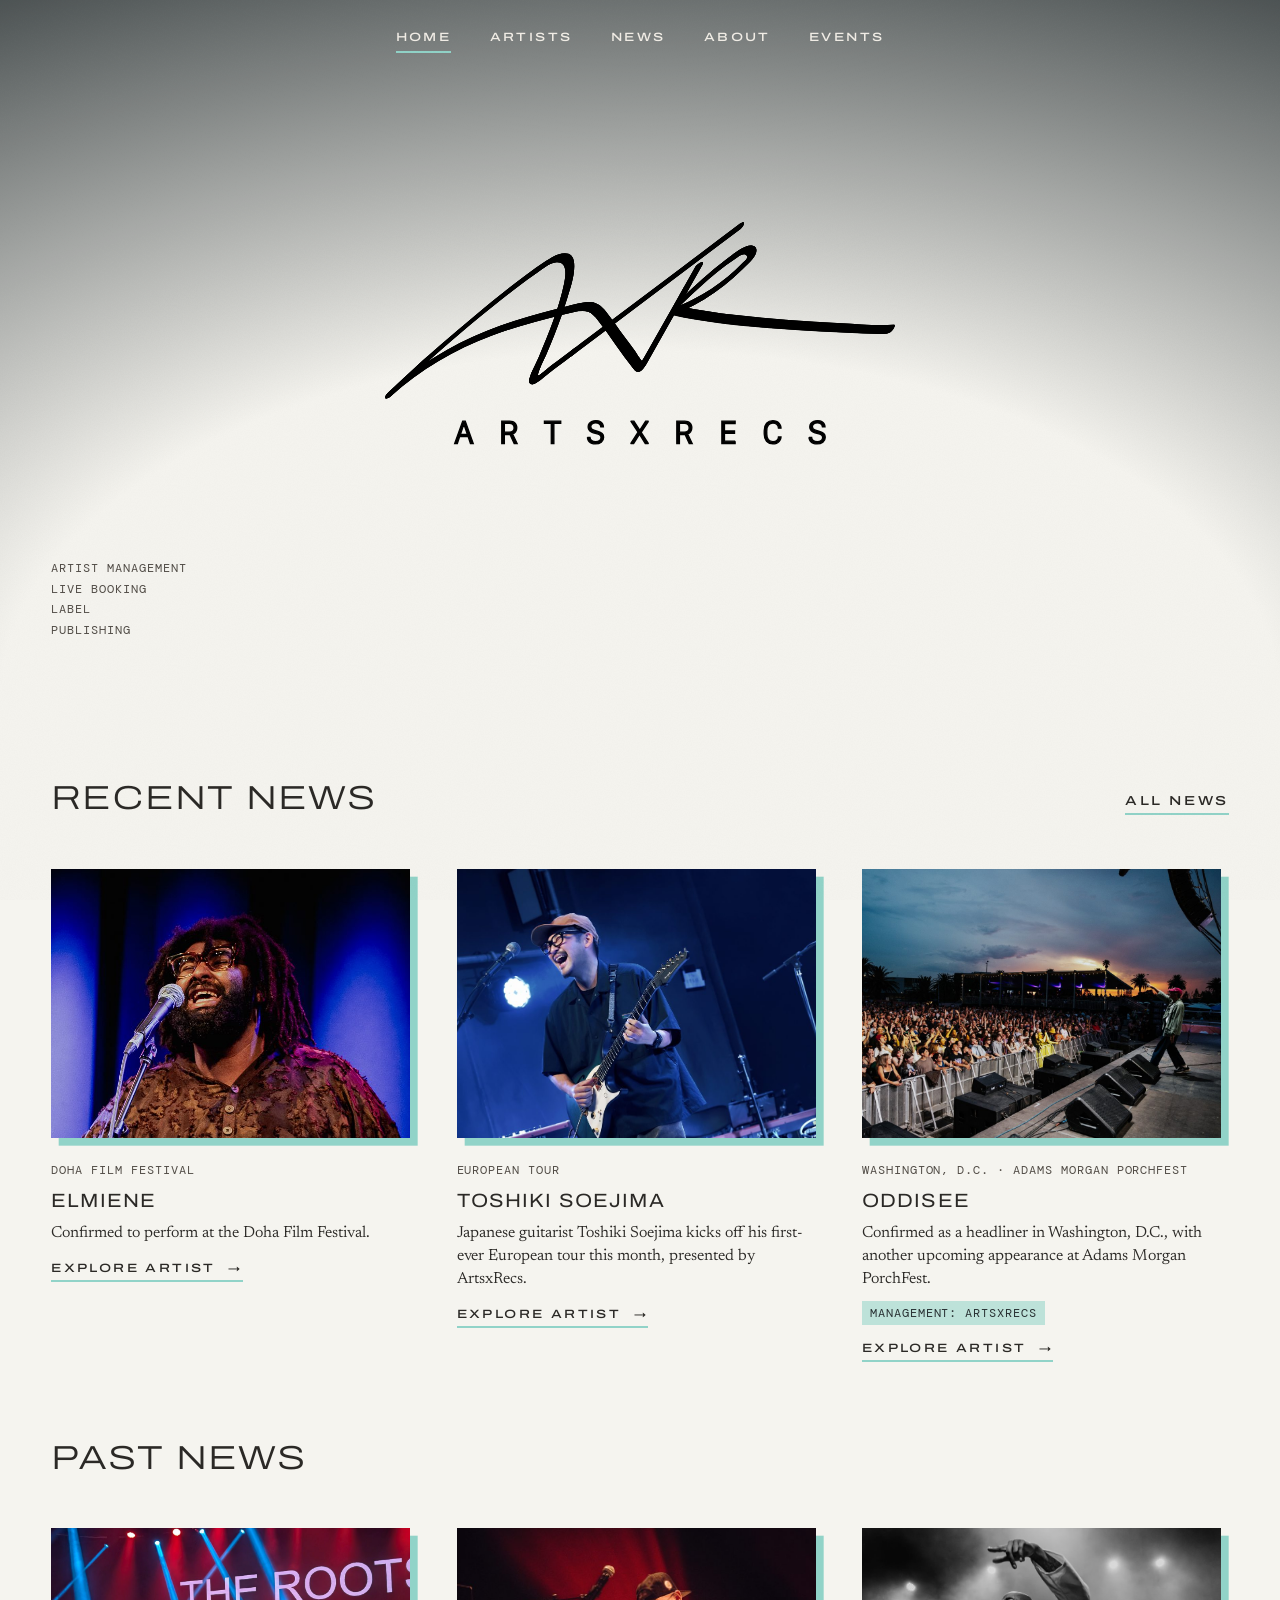
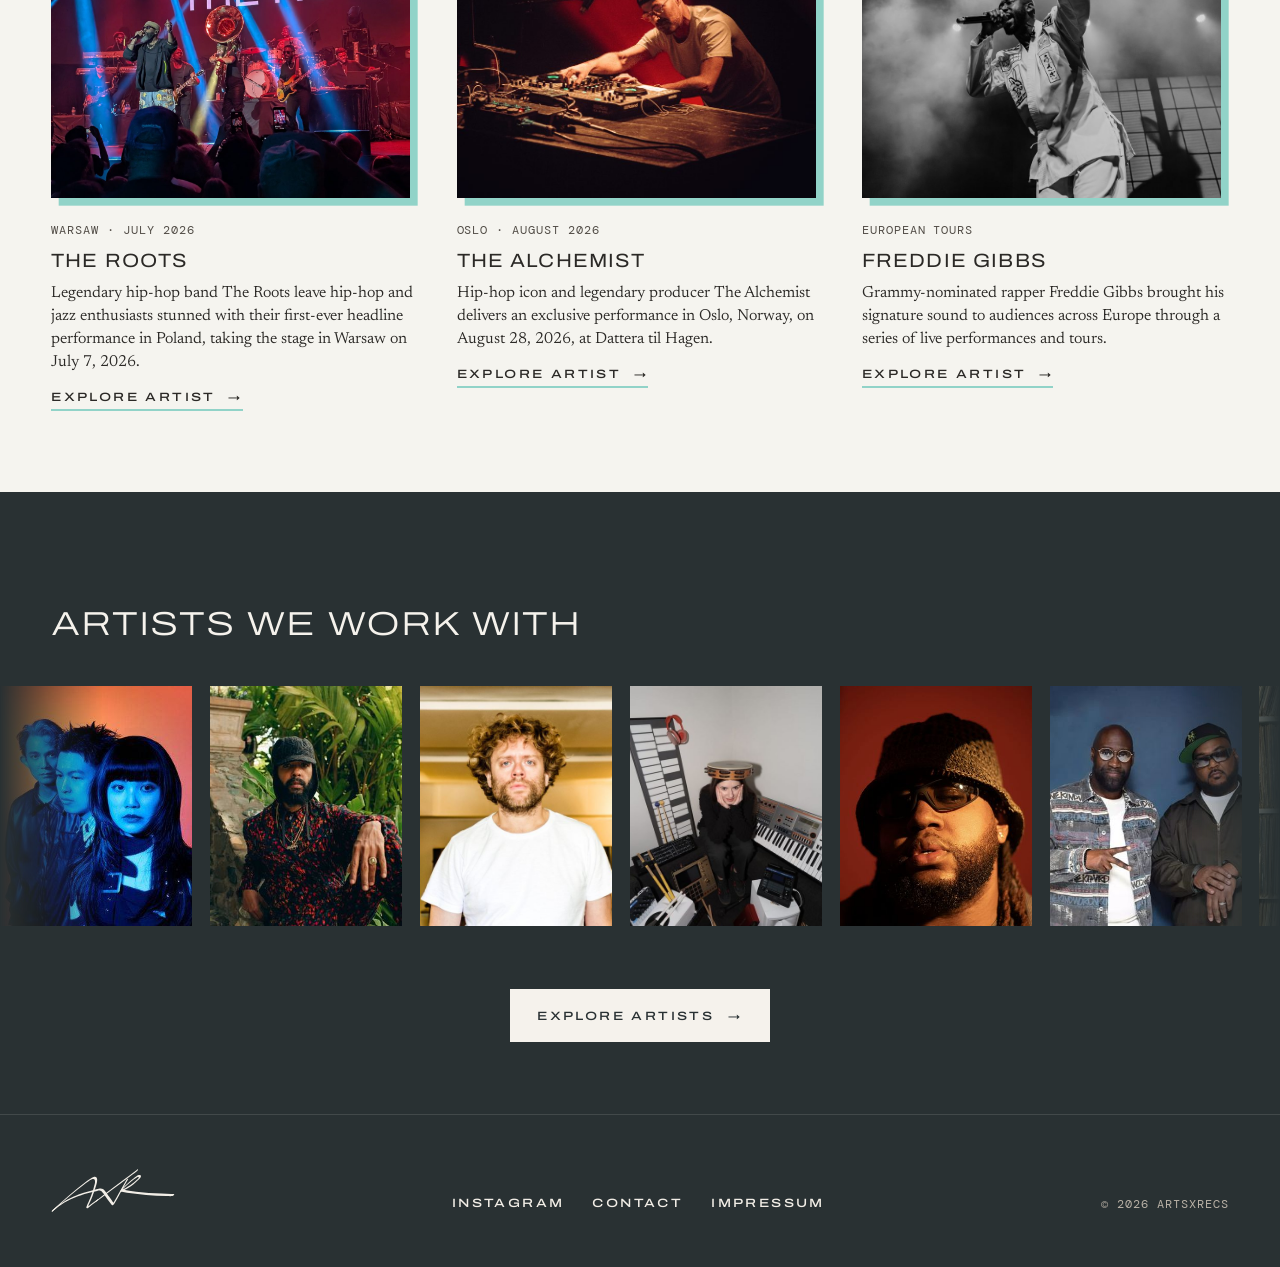
==== commit 3ab22dc7: "v135: Doha ticket links for TÄRA and Elmiene Both shows are DFF Music at Geekdom, Lusail Boulevard, " ====
--- a/index.html
+++ b/index.html
@@ -9,7 +9,7 @@
   <link rel="preconnect" href="https://fonts.googleapis.com">
   <link rel="preconnect" href="https://fonts.gstatic.com" crossorigin>
   <link rel="stylesheet" href="https://fonts.googleapis.com/css2?family=Archivo:wdth,wght@62..125,200..600&family=DM+Mono:wght@400&family=Newsreader:ital,opsz,wght@0,6..72,300..500;1,6..72,300..500&display=swap">
-  <link rel="stylesheet" href="assets/css/site.css?v=134">
+  <link rel="stylesheet" href="assets/css/site.css?v=135">
 </head>
 <body data-page="home">
   <header class="site-header">
@@ -104,10 +104,10 @@
     <p class="label footer-copy">© <span data-year>2026</span> ArtsxRecs</p>
   </footer>
 
-  <script src="assets/js/artists.js?v=134"></script>
-  <script src="assets/js/news.js?v=134"></script>
-  <script src="assets/js/site.js?v=134"></script>
-  <script src="assets/js/signing-data.js?v=134"></script>
-  <script src="assets/js/signing.js?v=134"></script>
+  <script src="assets/js/artists.js?v=135"></script>
+  <script src="assets/js/news.js?v=135"></script>
+  <script src="assets/js/site.js?v=135"></script>
+  <script src="assets/js/signing-data.js?v=135"></script>
+  <script src="assets/js/signing.js?v=135"></script>
 </body>
 </html>
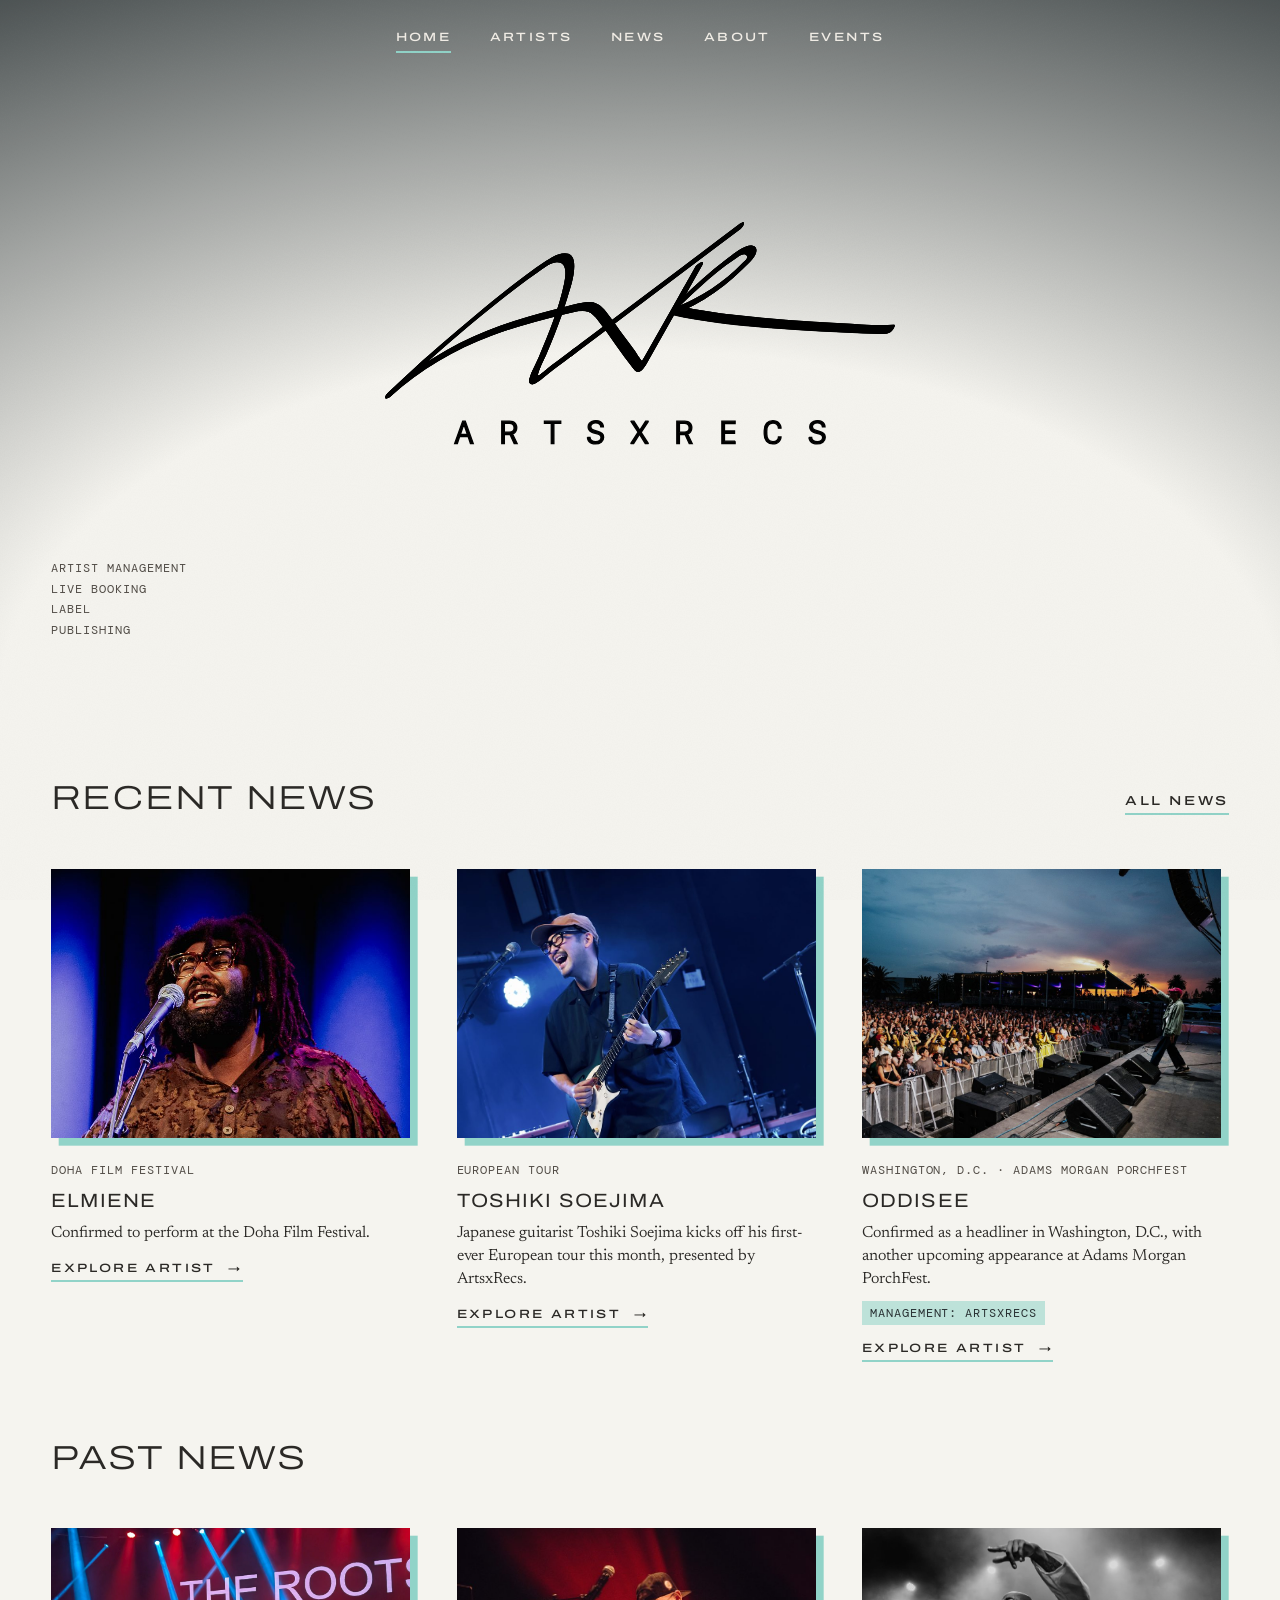
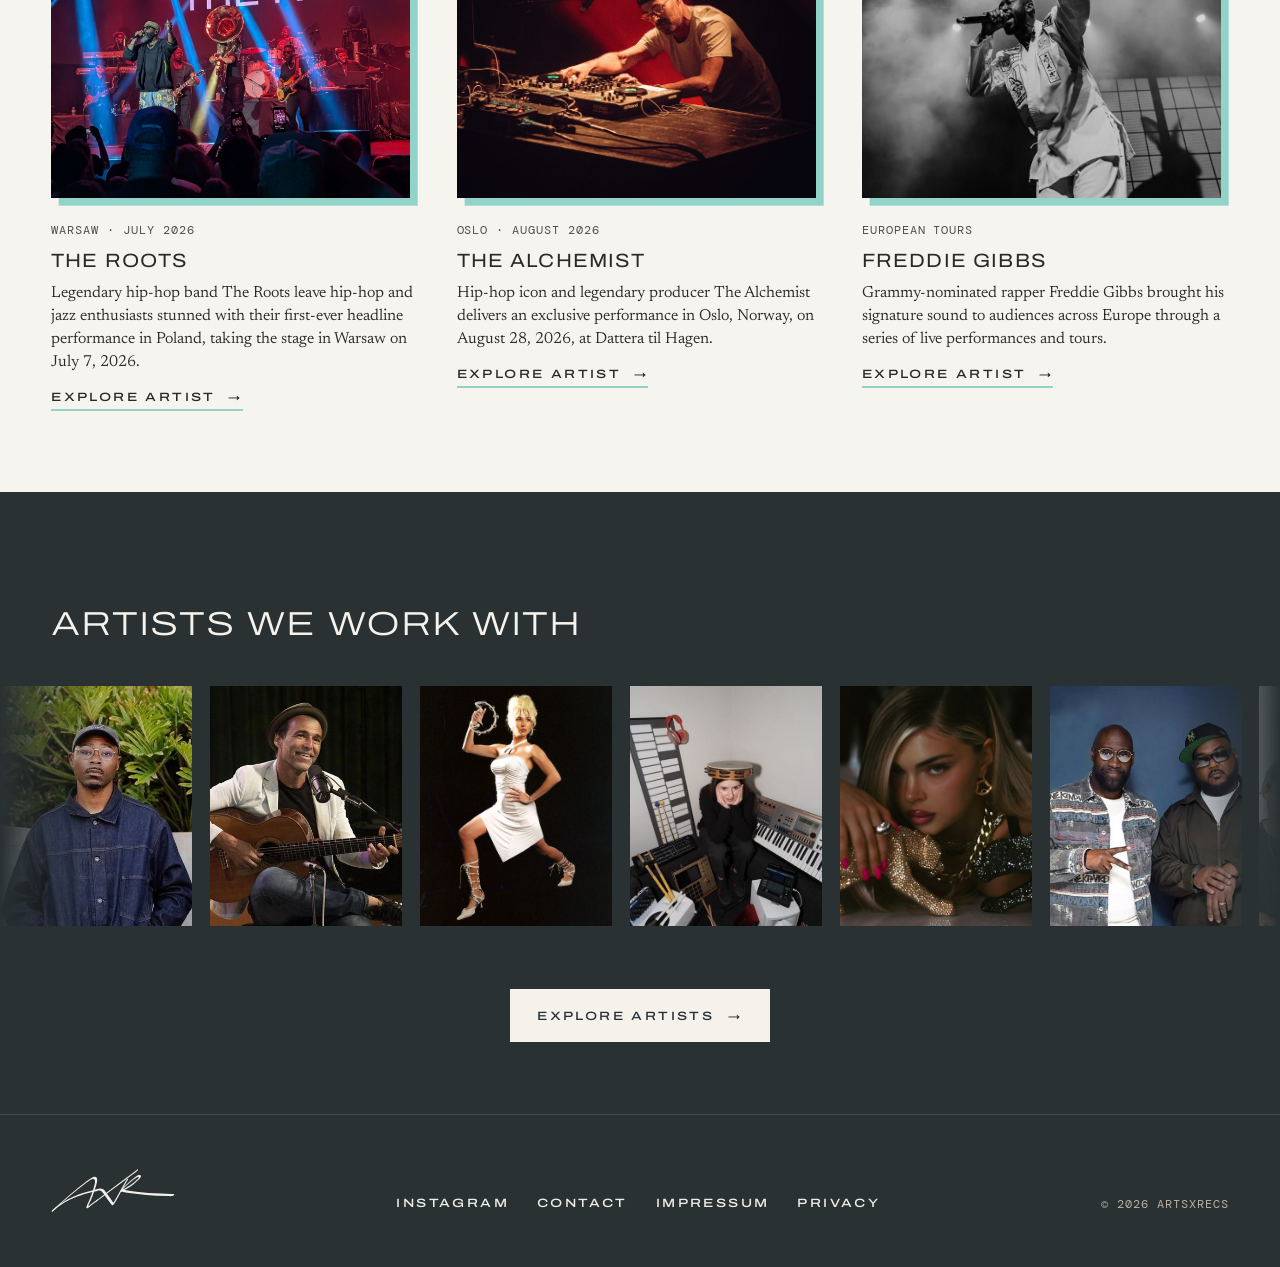
==== commit 487ff154: "v136: Privacy Policy page, footer link on every page Text as approved by the client and their lawyer" ====
--- a/index.html
+++ b/index.html
@@ -9,7 +9,7 @@
   <link rel="preconnect" href="https://fonts.googleapis.com">
   <link rel="preconnect" href="https://fonts.gstatic.com" crossorigin>
   <link rel="stylesheet" href="https://fonts.googleapis.com/css2?family=Archivo:wdth,wght@62..125,200..600&family=DM+Mono:wght@400&family=Newsreader:ital,opsz,wght@0,6..72,300..500;1,6..72,300..500&display=swap">
-  <link rel="stylesheet" href="assets/css/site.css?v=135">
+  <link rel="stylesheet" href="assets/css/site.css?v=136">
 </head>
 <body data-page="home">
   <header class="site-header">
@@ -100,14 +100,15 @@
       <a href="https://www.instagram.com/artsxrecs/" target="_blank" rel="noopener">Instagram</a>
       <a href="about.html#contact">Contact</a>
       <a href="impressum.html">Impressum</a>
+      <a href="privacy.html">Privacy</a>
     </div>
     <p class="label footer-copy">© <span data-year>2026</span> ArtsxRecs</p>
   </footer>
 
-  <script src="assets/js/artists.js?v=135"></script>
-  <script src="assets/js/news.js?v=135"></script>
-  <script src="assets/js/site.js?v=135"></script>
-  <script src="assets/js/signing-data.js?v=135"></script>
-  <script src="assets/js/signing.js?v=135"></script>
+  <script src="assets/js/artists.js?v=136"></script>
+  <script src="assets/js/news.js?v=136"></script>
+  <script src="assets/js/site.js?v=136"></script>
+  <script src="assets/js/signing-data.js?v=136"></script>
+  <script src="assets/js/signing.js?v=136"></script>
 </body>
 </html>
--- a/assets/css/site.css
+++ b/assets/css/site.css
@@ -199,6 +199,8 @@
 }
 
 .page-title { font-size: clamp(2.6rem, 8vw, 7rem); }
+/* Small phones: "IMPRESSUM" at the 2.6rem minimum is wider than a 320px screen. */
+@media (max-width: 380px) { .page-title { font-size: min(2.6rem, 10.8vw); } }
 
 /* Tabs: Current | Past, Upcoming | Past */
 .tabs { display: flex; gap: 28px; }
@@ -849,6 +851,9 @@
 .tile:focus-visible .tile-name span { background-size: 100% 2px; }
 
 .tile .label { margin-top: 4px; display: block; }
+
+/* Small phones: "ROLLERCOASTER" (Sunset Rollercoaster) is wider than a two-column tile at 14px. */
+@media (max-width: 370px) { .tile-name { font-size: 12px; letter-spacing: 0.07em; } }
 
 /* ---------- Artist profile ---------- */
 
@@ -1263,12 +1268,14 @@
   .partner { min-height: 96px; padding: 16px 12px; font-size: 13px; }
 }
 
-/* ---------- Impressum ---------- */
+/* ---------- Impressum, Privacy Policy ---------- */
 
 .legal { display: grid; gap: clamp(32px, 5vh, 48px); max-width: 640px; }
 .legal h2 { margin: 0 0 10px; }
 .legal p, .legal address { margin: 0; font-style: normal; }
 .legal .legal-note { margin-top: 14px; }
+.legal section > p + p, .legal section > p + address { margin-top: 1em; }
+.legal a { overflow-wrap: anywhere; }
 
 /* ---------- Footer ---------- */
 
@@ -1298,7 +1305,7 @@
 .footer-links { display: flex; gap: 28px; }
 .footer-links a { text-decoration: none; }
 .footer-links a:hover { text-decoration: underline; text-underline-offset: 5px; }
-/* Three links (Instagram, Contact, Impressum) must fit a phone's width */
+/* The footer links (Instagram, Contact, Impressum, Privacy) must fit a phone's width */
 @media (max-width: 720px) { .footer-links { flex-wrap: wrap; gap: 12px 16px; } }
 
 /* On touch screens the small text links get a bigger invisible tap area (they are 17-23px tall). */
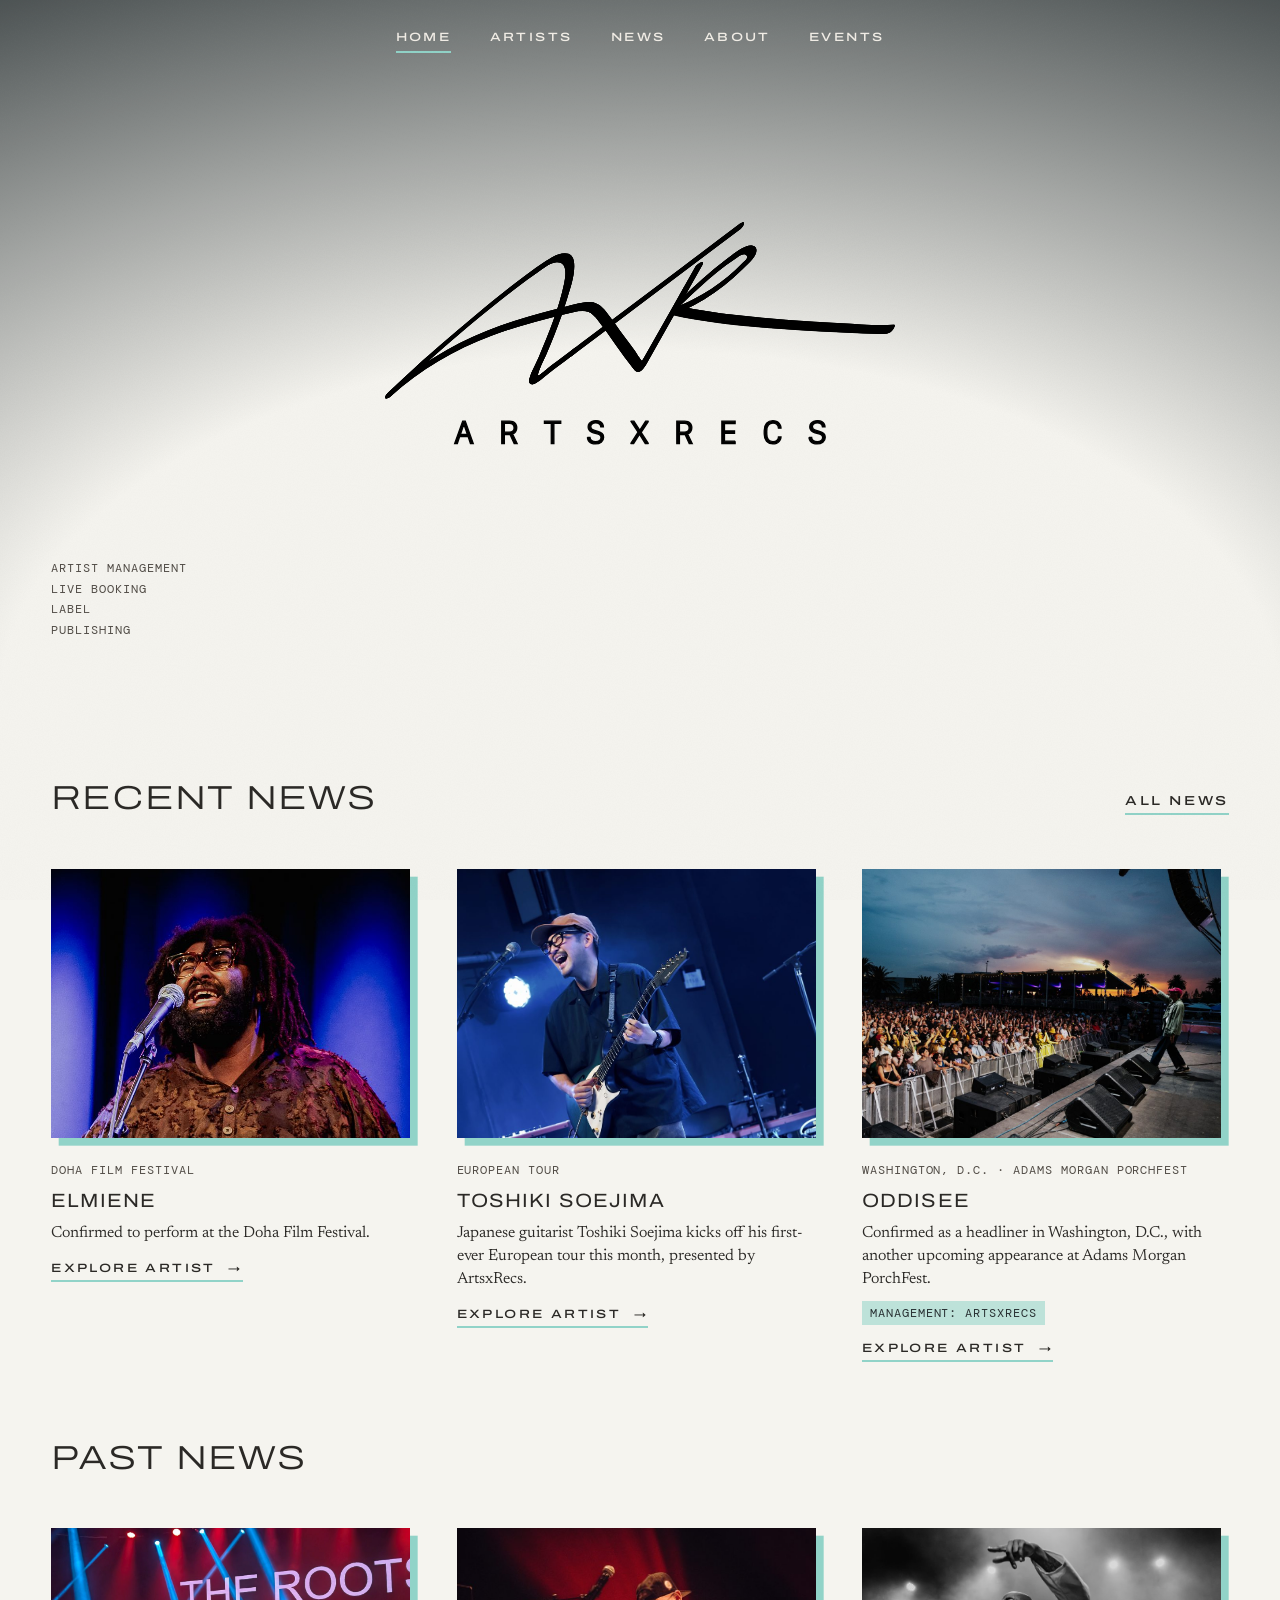
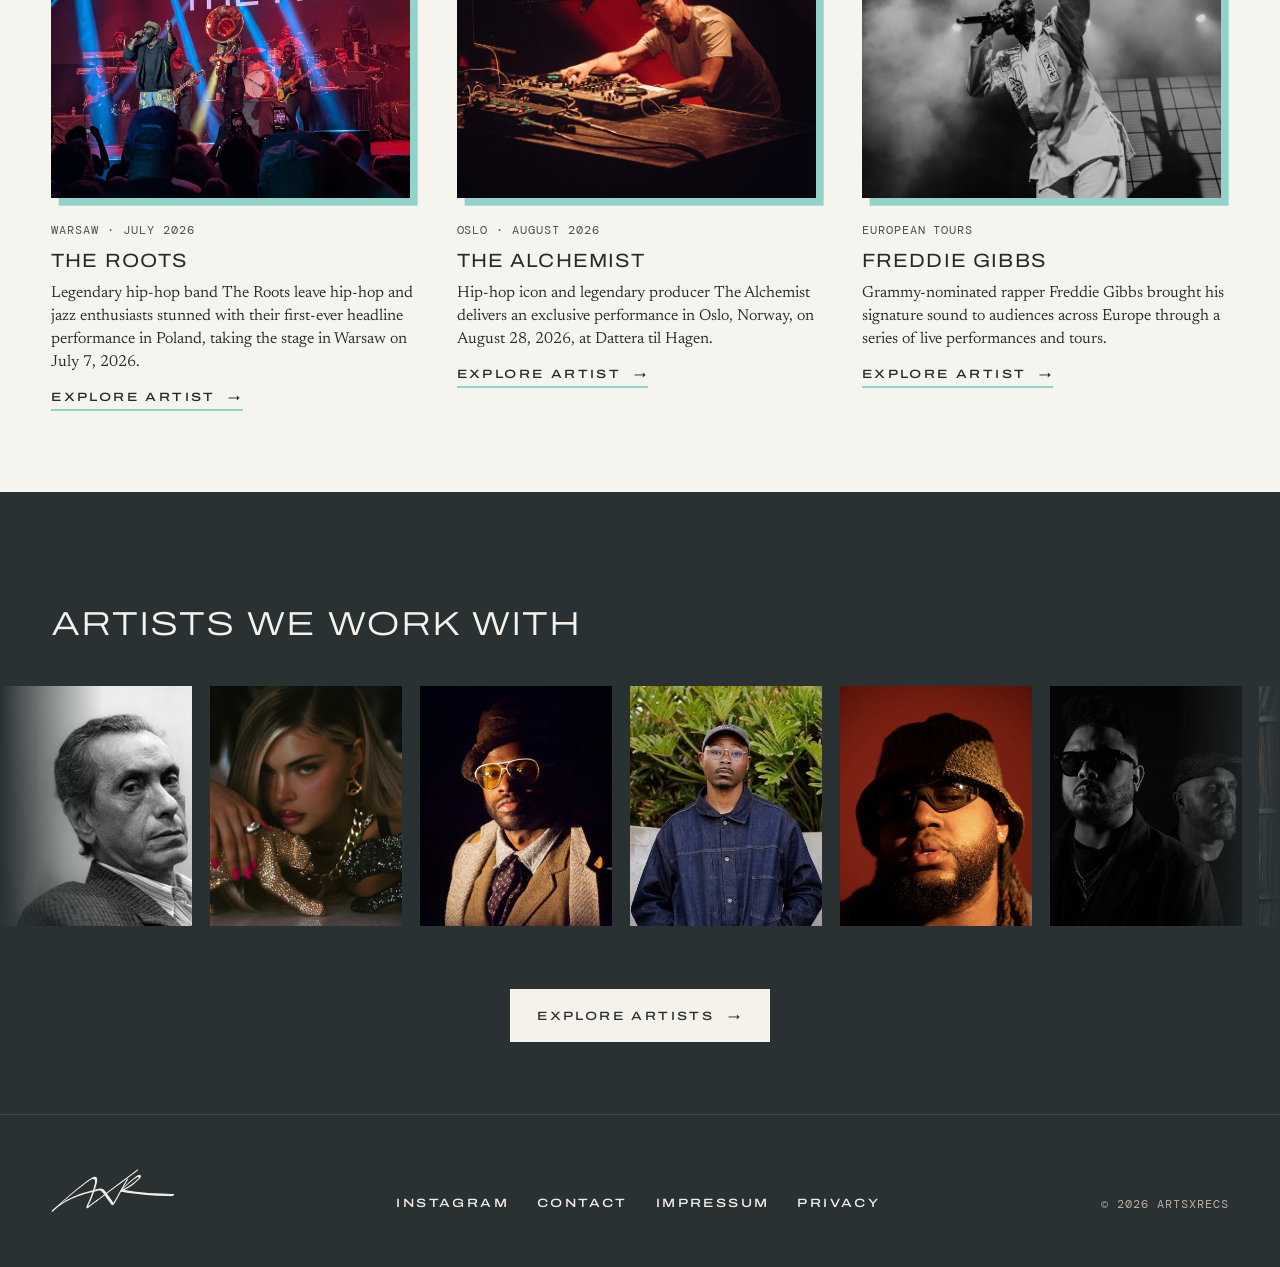
==== commit 679f9b75: "v137: client round 2026-11-16 (collaborations, new artists, news) - "In collaboration with …" in the" ====
--- a/index.html
+++ b/index.html
@@ -9,7 +9,7 @@
   <link rel="preconnect" href="https://fonts.googleapis.com">
   <link rel="preconnect" href="https://fonts.gstatic.com" crossorigin>
   <link rel="stylesheet" href="https://fonts.googleapis.com/css2?family=Archivo:wdth,wght@62..125,200..600&family=DM+Mono:wght@400&family=Newsreader:ital,opsz,wght@0,6..72,300..500;1,6..72,300..500&display=swap">
-  <link rel="stylesheet" href="assets/css/site.css?v=136">
+  <link rel="stylesheet" href="assets/css/site.css?v=137">
 </head>
 <body data-page="home">
   <header class="site-header">
@@ -105,10 +105,10 @@
     <p class="label footer-copy">© <span data-year>2026</span> ArtsxRecs</p>
   </footer>
 
-  <script src="assets/js/artists.js?v=136"></script>
-  <script src="assets/js/news.js?v=136"></script>
-  <script src="assets/js/site.js?v=136"></script>
-  <script src="assets/js/signing-data.js?v=136"></script>
-  <script src="assets/js/signing.js?v=136"></script>
+  <script src="assets/js/artists.js?v=137"></script>
+  <script src="assets/js/news.js?v=137"></script>
+  <script src="assets/js/site.js?v=137"></script>
+  <script src="assets/js/signing-data.js?v=137"></script>
+  <script src="assets/js/signing.js?v=137"></script>
 </body>
 </html>
--- a/assets/css/site.css
+++ b/assets/css/site.css
@@ -888,7 +888,10 @@
 .back { grid-column: 1 / -1; justify-self: start; text-decoration: none; }
 .back:hover { color: var(--charcoal); }
 
-.profile-name { font-size: clamp(2.4rem, 5.6vw, 5.4rem); margin: 14px 0 0; }
+/* The name shrinks when its longest word (--chars, set by site.js) wouldn't fit the column,
+   e.g. ROLLERCOASTER, which pushed the whole page sideways. 0.95em is about one capital in this face. */
+.profile-info { container-type: inline-size; }
+.profile-name { font-size: min(clamp(2.4rem, 5.6vw, 5.4rem), calc(100cqi / (var(--chars, 1) * 0.95))); margin: 14px 0 0; }
 .profile-note { margin-top: 14px; }
 
 .profile-bio {
@@ -899,6 +902,7 @@
 }
 
 .profile-bio p { margin: 0; }
+.profile-bio p + p { margin-top: 1em; }
 .profile-bio .pending { color: var(--ink-soft); font-style: italic; }
 
 .profile-section {
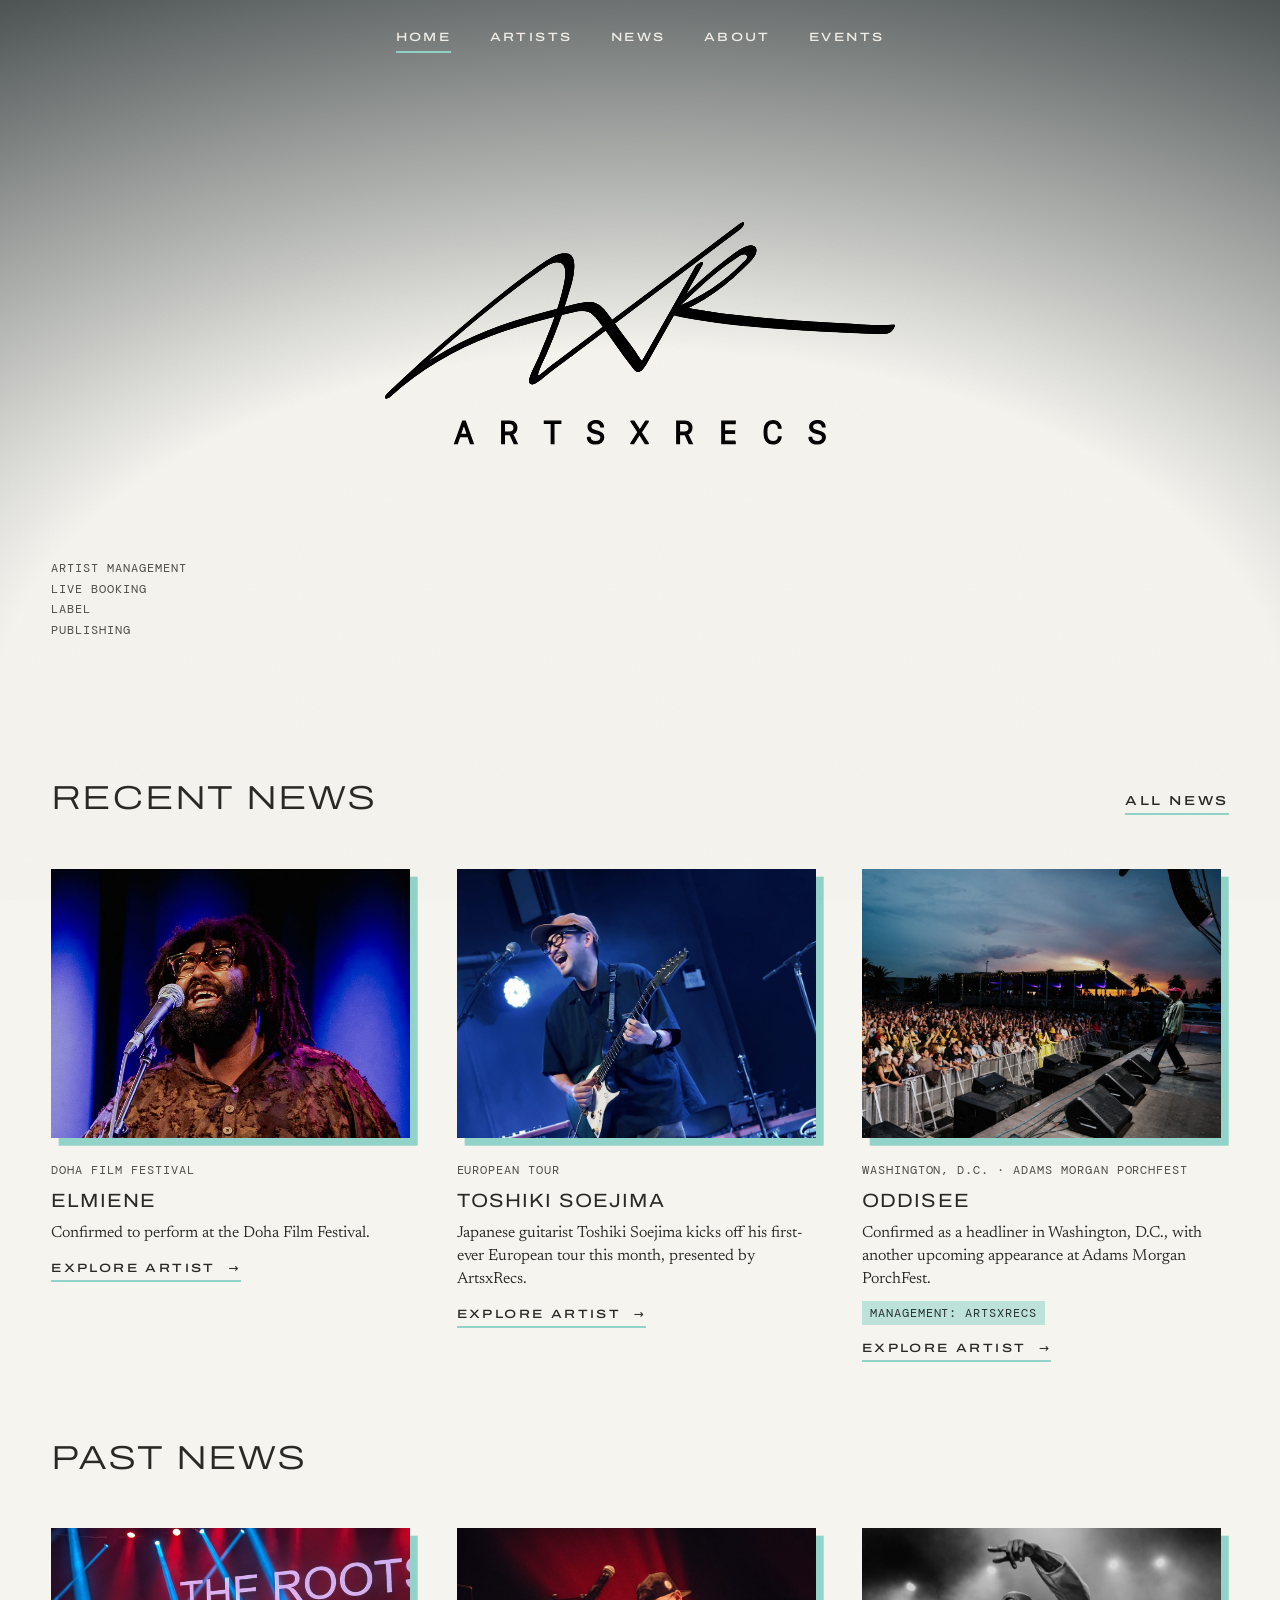
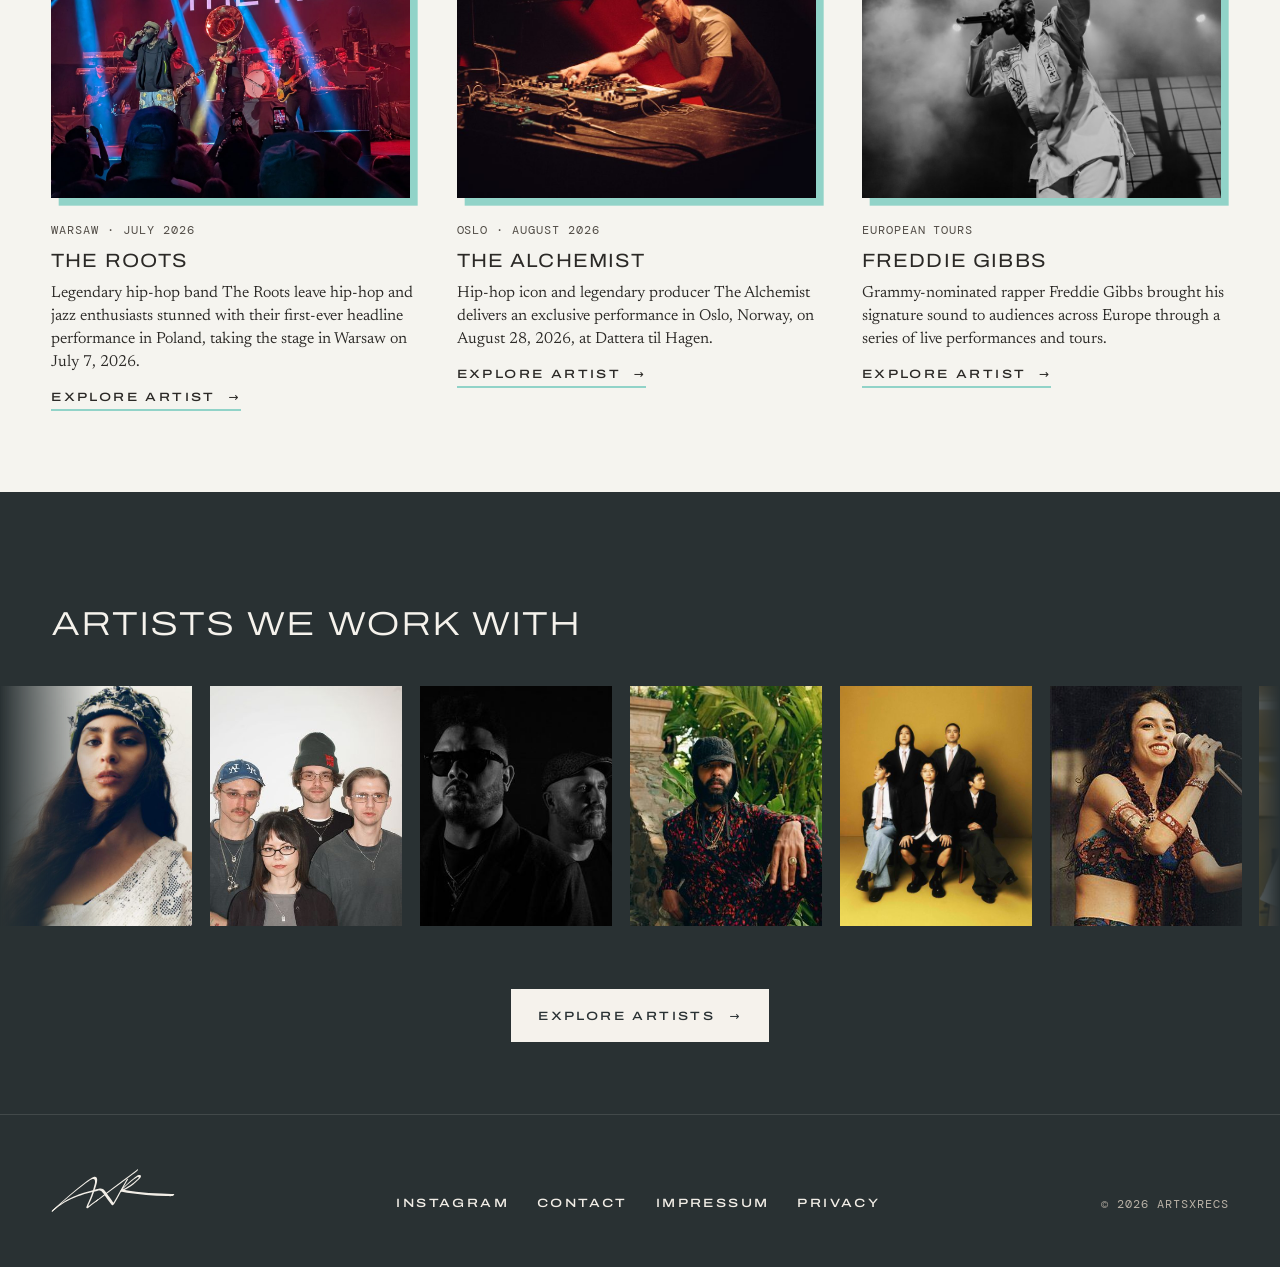
==== commit 10c3da09: "v138: launch build — fonts served from the site, search engines allowed - Archivo, DM Mono and Newsr" ====
--- a/index.html
+++ b/index.html
@@ -3,13 +3,9 @@
 <head>
   <meta charset="utf-8">
   <meta name="viewport" content="width=device-width, initial-scale=1">
-  <meta name="robots" content="noindex, nofollow">
   <title>ArtsxRecs — Music. People. Opportunities.</title>
   <meta name="description" content="ArtsxRecs is an independent music company working across artist management, live bookings, artist development, record label activities and music publishing.">
-  <link rel="preconnect" href="https://fonts.googleapis.com">
-  <link rel="preconnect" href="https://fonts.gstatic.com" crossorigin>
-  <link rel="stylesheet" href="https://fonts.googleapis.com/css2?family=Archivo:wdth,wght@62..125,200..600&family=DM+Mono:wght@400&family=Newsreader:ital,opsz,wght@0,6..72,300..500;1,6..72,300..500&display=swap">
-  <link rel="stylesheet" href="assets/css/site.css?v=137">
+  <link rel="stylesheet" href="assets/css/site.css?v=138">
 </head>
 <body data-page="home">
   <header class="site-header">
@@ -105,10 +101,10 @@
     <p class="label footer-copy">© <span data-year>2026</span> ArtsxRecs</p>
   </footer>
 
-  <script src="assets/js/artists.js?v=137"></script>
-  <script src="assets/js/news.js?v=137"></script>
-  <script src="assets/js/site.js?v=137"></script>
-  <script src="assets/js/signing-data.js?v=137"></script>
-  <script src="assets/js/signing.js?v=137"></script>
+  <script src="assets/js/artists.js?v=138"></script>
+  <script src="assets/js/news.js?v=138"></script>
+  <script src="assets/js/site.js?v=138"></script>
+  <script src="assets/js/signing-data.js?v=138"></script>
+  <script src="assets/js/signing.js?v=138"></script>
 </body>
 </html>
--- a/assets/css/site.css
+++ b/assets/css/site.css
@@ -1,5 +1,84 @@
 /* ArtsxRecs — draft v1
    One palette, one type system, every page. Tone shifts between pages are deliberately small. */
+
+/* ---------- Fonts ----------
+   Served from this site (assets/fonts), not from Google: the privacy policy says visits go to Netlify only.
+   Archivo, DM Mono, Newsreader (SIL Open Font License), latin + latin-ext files as Google Fonts cuts them. */
+
+/* latin-ext */
+@font-face {
+  font-family: 'Archivo';
+  font-style: normal;
+  font-weight: 200 600;
+  font-stretch: 62% 125%;
+  font-display: swap;
+  src: url(../fonts/archivo-latin-ext.woff2) format('woff2');
+  unicode-range: U+0100-02BA, U+02BD-02C5, U+02C7-02CC, U+02CE-02D7, U+02DD-02FF, U+0304, U+0308, U+0329, U+1D00-1DBF, U+1E00-1E9F, U+1EF2-1EFF, U+2020, U+20A0-20AB, U+20AD-20C4, U+2113, U+2C60-2C7F, U+A720-A7FF;
+}
+/* latin */
+@font-face {
+  font-family: 'Archivo';
+  font-style: normal;
+  font-weight: 200 600;
+  font-stretch: 62% 125%;
+  font-display: swap;
+  src: url(../fonts/archivo-latin.woff2) format('woff2');
+  unicode-range: U+0000-00FF, U+0131, U+0152-0153, U+02BB-02BC, U+02C6, U+02DA, U+02DC, U+0304, U+0308, U+0329, U+2000-206F, U+20AC, U+2122, U+2191, U+2193, U+2212, U+2215, U+FEFF, U+FFFD;
+}
+/* latin-ext */
+@font-face {
+  font-family: 'DM Mono';
+  font-style: normal;
+  font-weight: 400;
+  font-display: swap;
+  src: url(../fonts/dm-mono-latin-ext.woff2) format('woff2');
+  unicode-range: U+0100-02BA, U+02BD-02C5, U+02C7-02CC, U+02CE-02D7, U+02DD-02FF, U+0304, U+0308, U+0329, U+1D00-1DBF, U+1E00-1E9F, U+1EF2-1EFF, U+2020, U+20A0-20AB, U+20AD-20C4, U+2113, U+2C60-2C7F, U+A720-A7FF;
+}
+/* latin */
+@font-face {
+  font-family: 'DM Mono';
+  font-style: normal;
+  font-weight: 400;
+  font-display: swap;
+  src: url(../fonts/dm-mono-latin.woff2) format('woff2');
+  unicode-range: U+0000-00FF, U+0131, U+0152-0153, U+02BB-02BC, U+02C6, U+02DA, U+02DC, U+0304, U+0308, U+0329, U+2000-206F, U+20AC, U+2122, U+2191, U+2193, U+2212, U+2215, U+FEFF, U+FFFD;
+}
+/* latin-ext */
+@font-face {
+  font-family: 'Newsreader';
+  font-style: italic;
+  font-weight: 300 500;
+  font-display: swap;
+  src: url(../fonts/newsreader-italic-latin-ext.woff2) format('woff2');
+  unicode-range: U+0100-02BA, U+02BD-02C5, U+02C7-02CC, U+02CE-02D7, U+02DD-02FF, U+0304, U+0308, U+0329, U+1D00-1DBF, U+1E00-1E9F, U+1EF2-1EFF, U+2020, U+20A0-20AB, U+20AD-20C4, U+2113, U+2C60-2C7F, U+A720-A7FF;
+}
+/* latin */
+@font-face {
+  font-family: 'Newsreader';
+  font-style: italic;
+  font-weight: 300 500;
+  font-display: swap;
+  src: url(../fonts/newsreader-italic-latin.woff2) format('woff2');
+  unicode-range: U+0000-00FF, U+0131, U+0152-0153, U+02BB-02BC, U+02C6, U+02DA, U+02DC, U+0304, U+0308, U+0329, U+2000-206F, U+20AC, U+2122, U+2191, U+2193, U+2212, U+2215, U+FEFF, U+FFFD;
+}
+/* latin-ext */
+@font-face {
+  font-family: 'Newsreader';
+  font-style: normal;
+  font-weight: 300 500;
+  font-display: swap;
+  src: url(../fonts/newsreader-latin-ext.woff2) format('woff2');
+  unicode-range: U+0100-02BA, U+02BD-02C5, U+02C7-02CC, U+02CE-02D7, U+02DD-02FF, U+0304, U+0308, U+0329, U+1D00-1DBF, U+1E00-1E9F, U+1EF2-1EFF, U+2020, U+20A0-20AB, U+20AD-20C4, U+2113, U+2C60-2C7F, U+A720-A7FF;
+}
+/* latin */
+@font-face {
+  font-family: 'Newsreader';
+  font-style: normal;
+  font-weight: 300 500;
+  font-display: swap;
+  src: url(../fonts/newsreader-latin.woff2) format('woff2');
+  unicode-range: U+0000-00FF, U+0131, U+0152-0153, U+02BB-02BC, U+02C6, U+02DA, U+02DC, U+0304, U+0308, U+0329, U+2000-206F, U+20AC, U+2122, U+2191, U+2193, U+2212, U+2215, U+FEFF, U+FFFD;
+}
 
 :root {
   --charcoal: #2b2926;
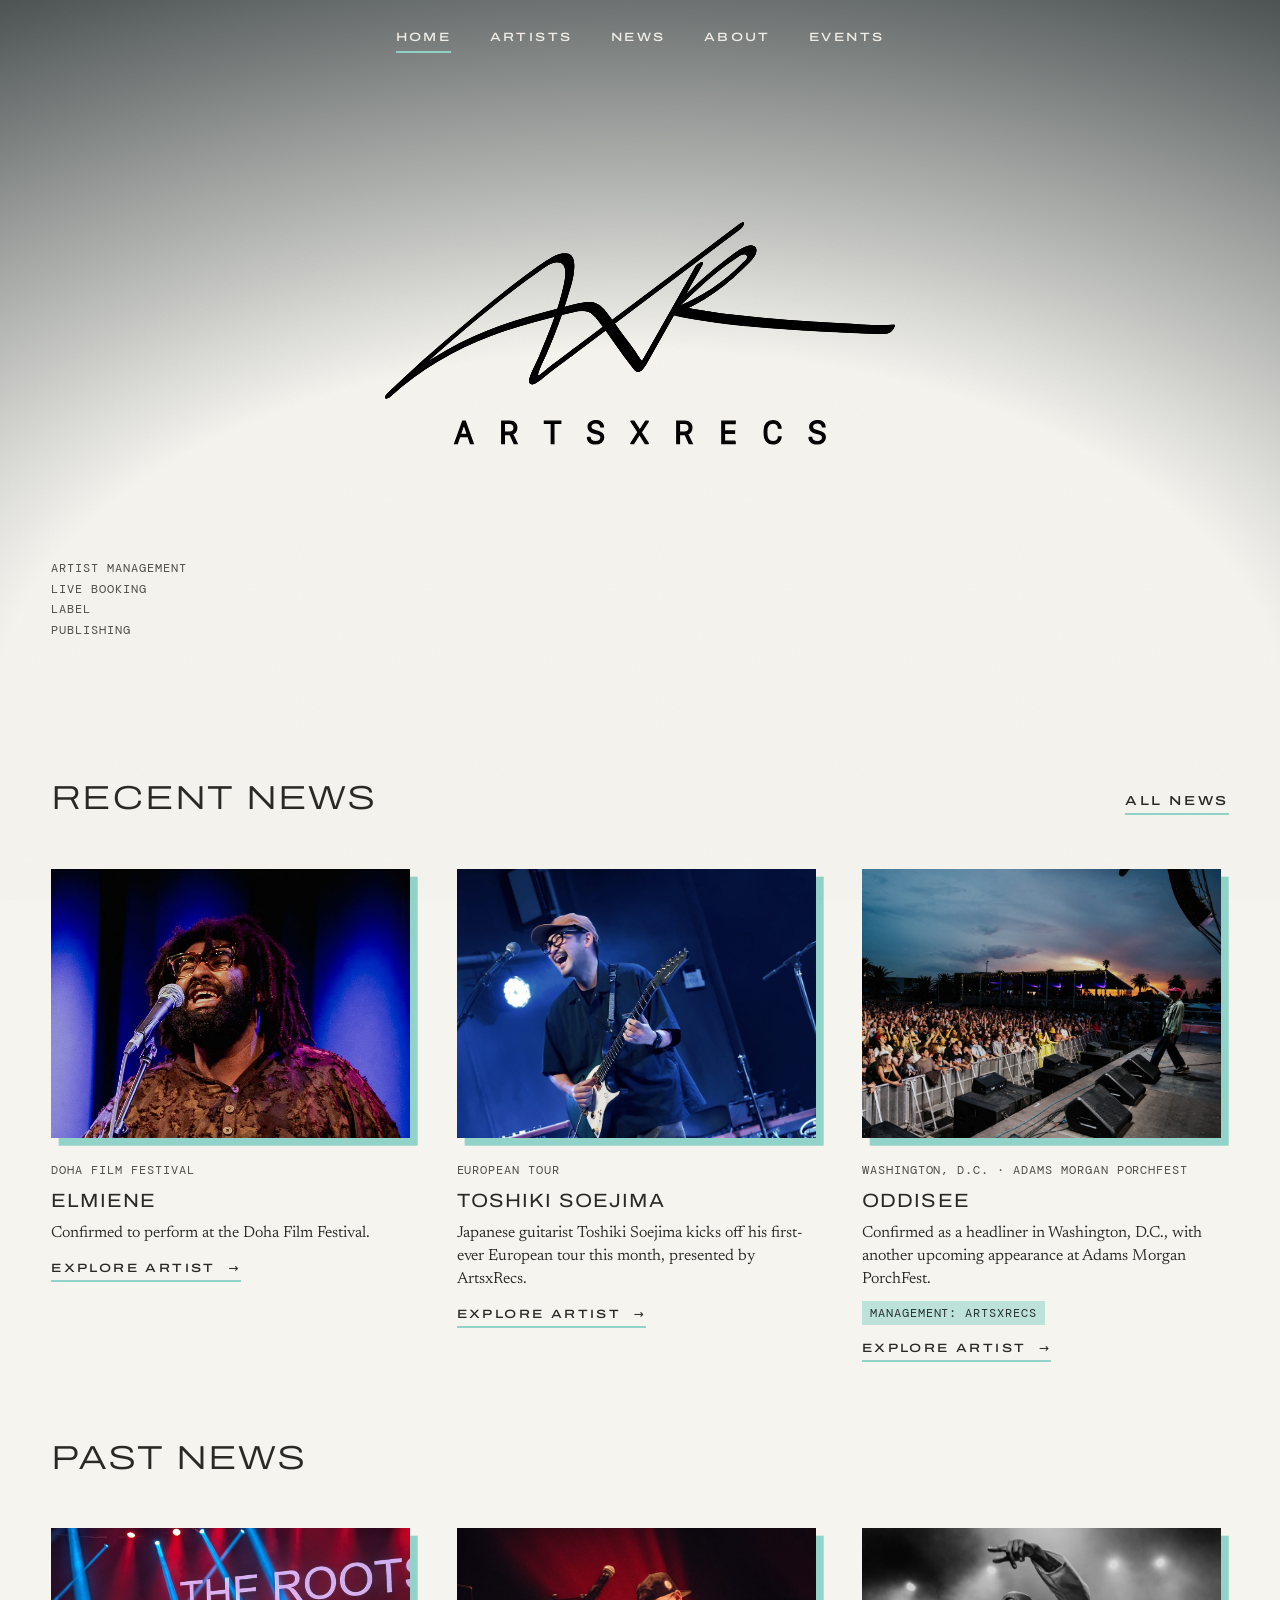
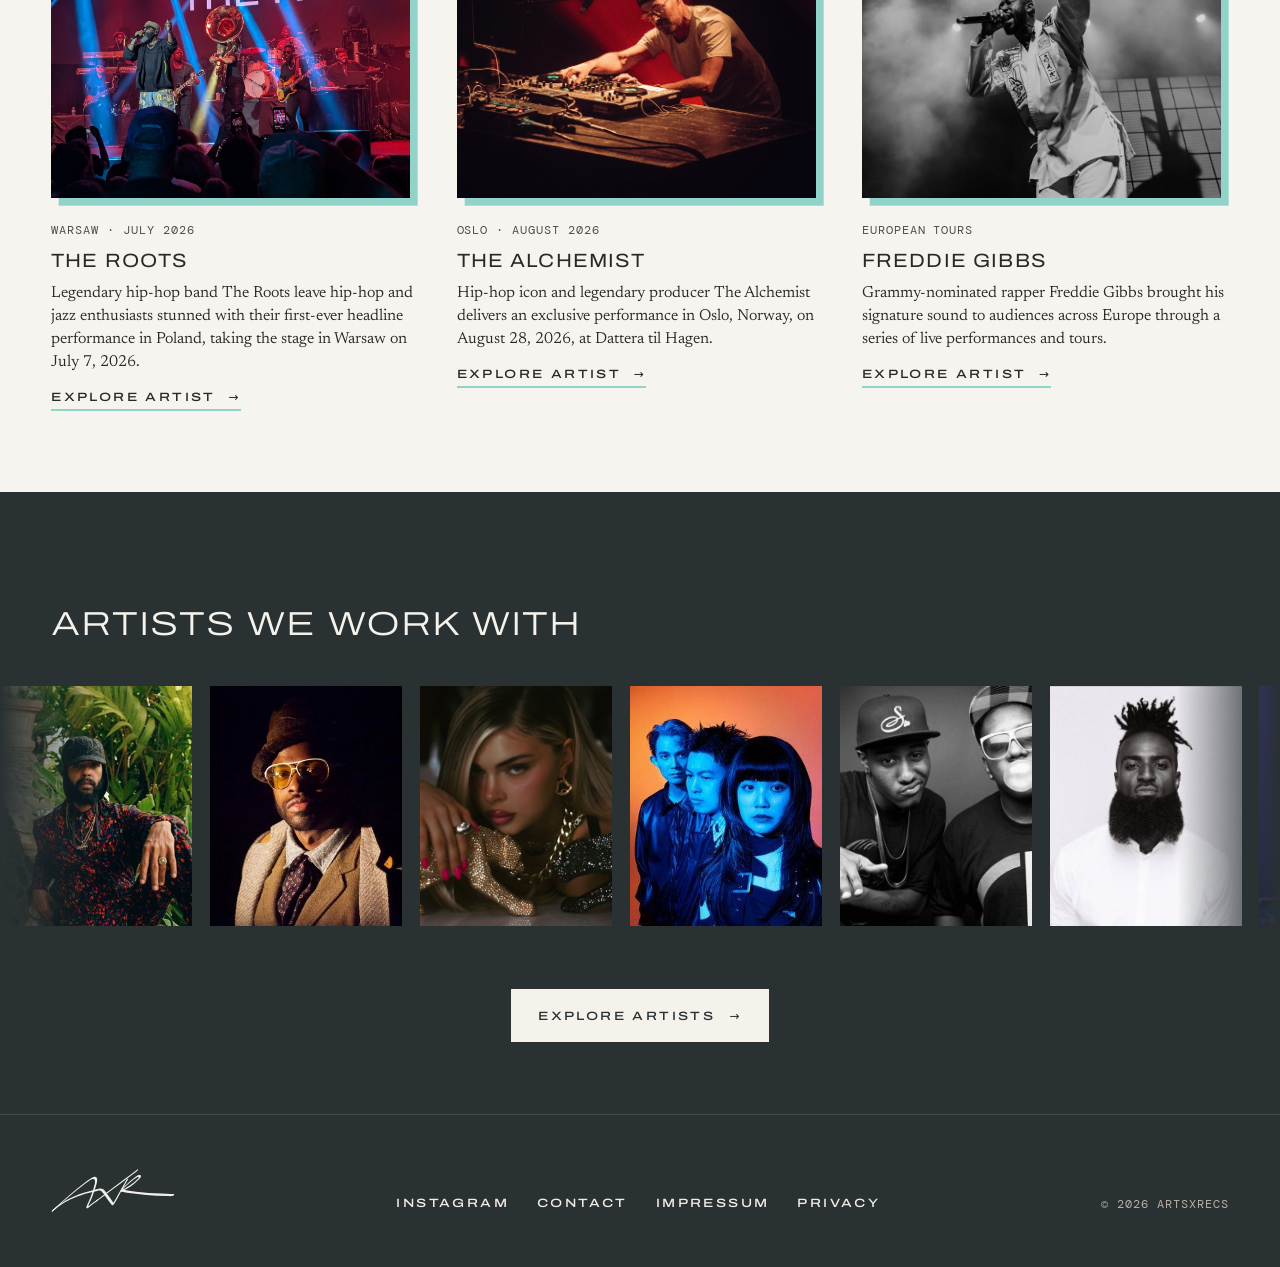
==== commit ea9e2d9f: "v139: photos for Gabriele Poso and Kassa Overall From the client's Dropbox ("artist photos website"," ====
--- a/index.html
+++ b/index.html
@@ -5,7 +5,7 @@
   <meta name="viewport" content="width=device-width, initial-scale=1">
   <title>ArtsxRecs — Music. People. Opportunities.</title>
   <meta name="description" content="ArtsxRecs is an independent music company working across artist management, live bookings, artist development, record label activities and music publishing.">
-  <link rel="stylesheet" href="assets/css/site.css?v=138">
+  <link rel="stylesheet" href="assets/css/site.css?v=139">
 </head>
 <body data-page="home">
   <header class="site-header">
@@ -101,10 +101,10 @@
     <p class="label footer-copy">© <span data-year>2026</span> ArtsxRecs</p>
   </footer>
 
-  <script src="assets/js/artists.js?v=138"></script>
-  <script src="assets/js/news.js?v=138"></script>
-  <script src="assets/js/site.js?v=138"></script>
-  <script src="assets/js/signing-data.js?v=138"></script>
-  <script src="assets/js/signing.js?v=138"></script>
+  <script src="assets/js/artists.js?v=139"></script>
+  <script src="assets/js/news.js?v=139"></script>
+  <script src="assets/js/site.js?v=139"></script>
+  <script src="assets/js/signing-data.js?v=139"></script>
+  <script src="assets/js/signing.js?v=139"></script>
 </body>
 </html>
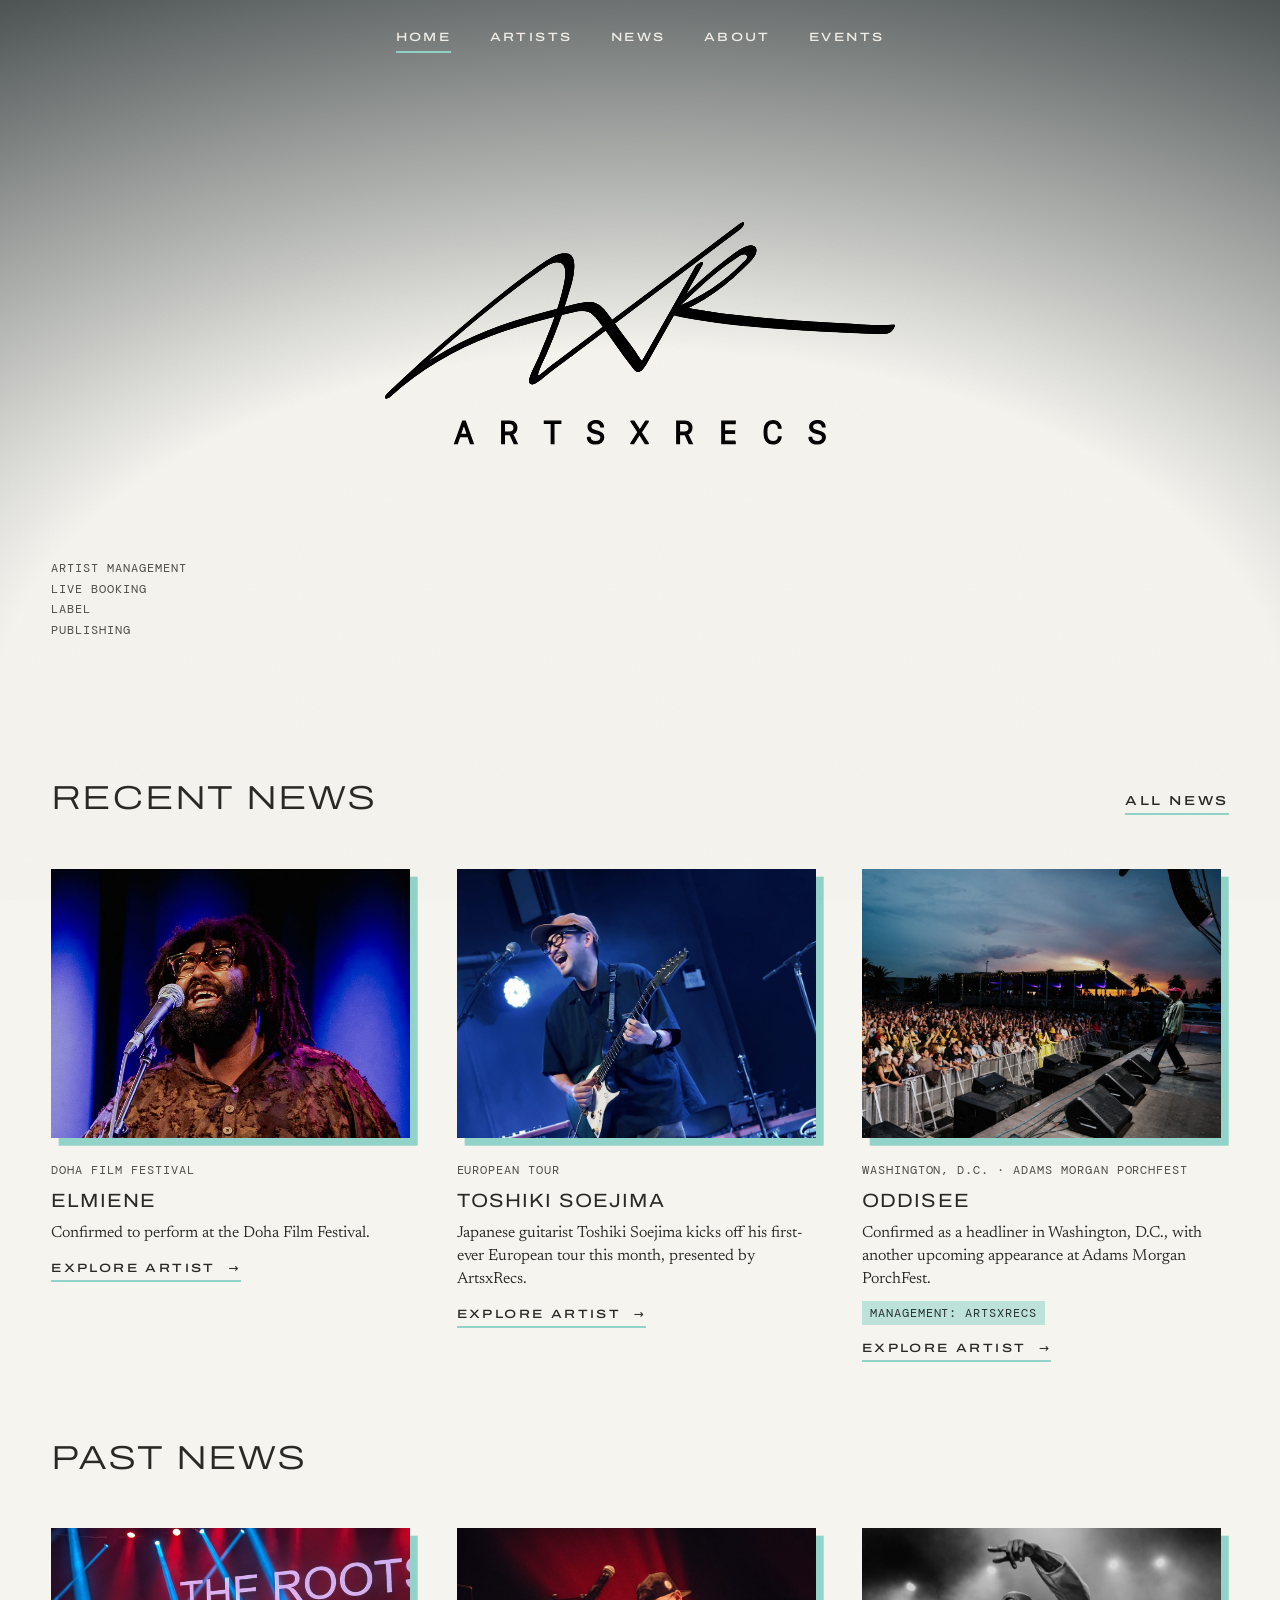
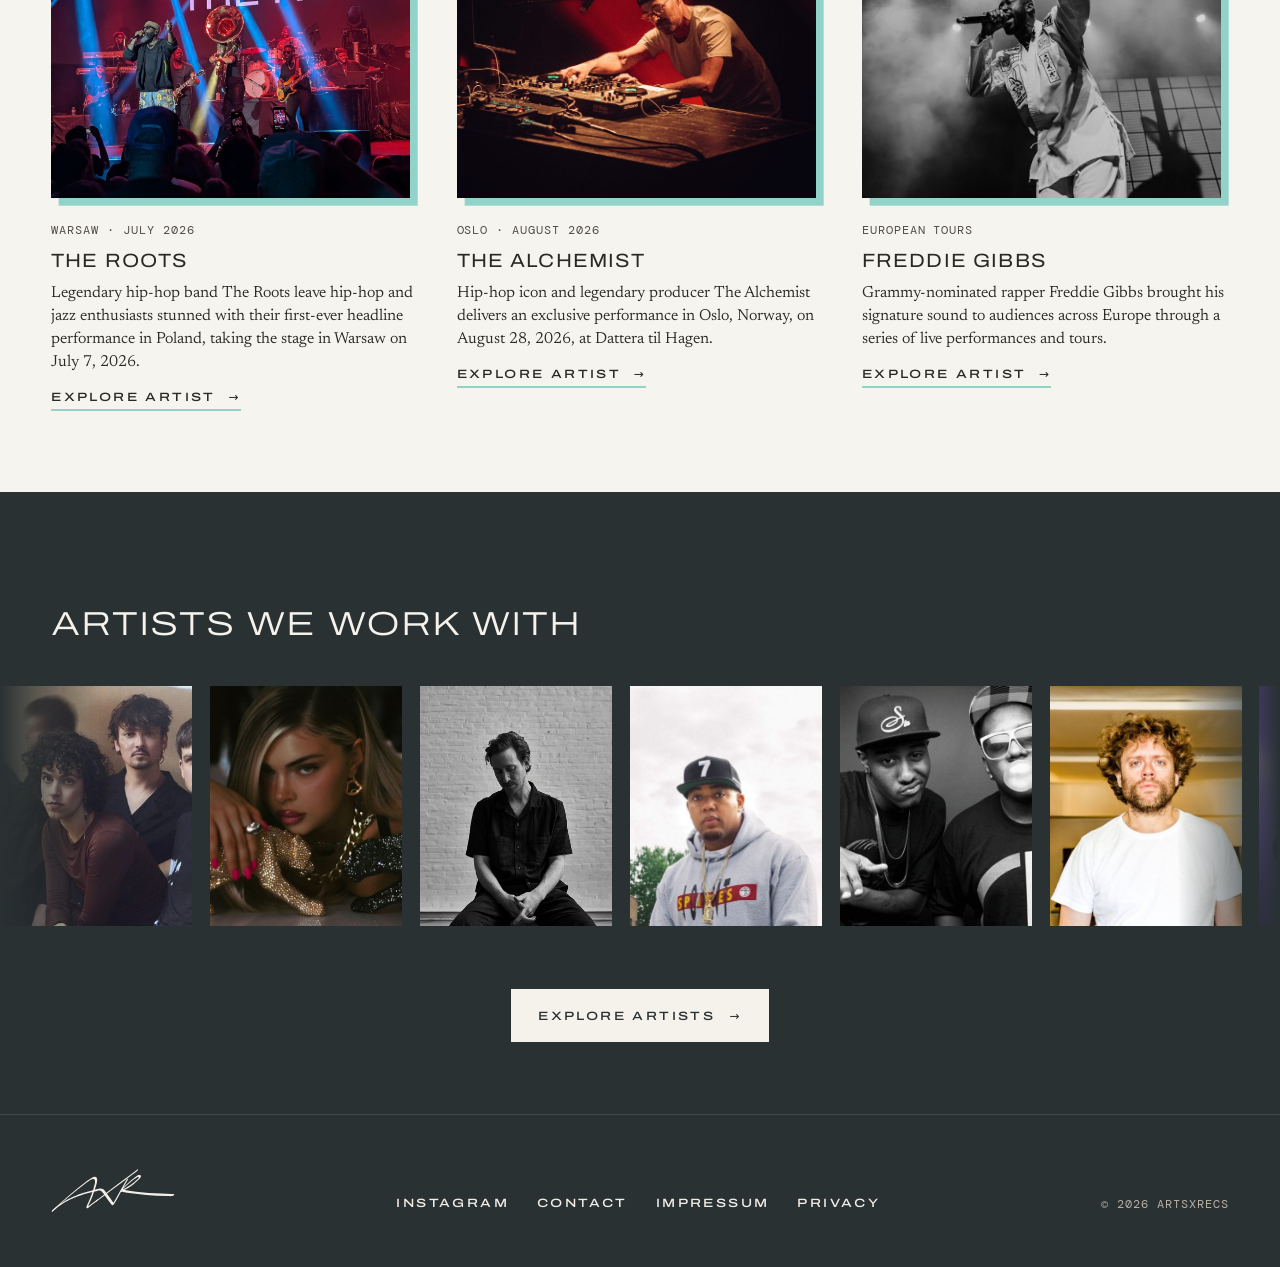
==== commit 97fc337a: "v140: content in data/*.json, editable in Pages CMS - Artists, events, news and the homepage news ca" ====
--- a/index.html
+++ b/index.html
@@ -5,7 +5,7 @@
   <meta name="viewport" content="width=device-width, initial-scale=1">
   <title>ArtsxRecs — Music. People. Opportunities.</title>
   <meta name="description" content="ArtsxRecs is an independent music company working across artist management, live bookings, artist development, record label activities and music publishing.">
-  <link rel="stylesheet" href="assets/css/site.css?v=139">
+  <link rel="stylesheet" href="assets/css/site.css?v=140">
 </head>
 <body data-page="home">
   <header class="site-header">
@@ -101,10 +101,8 @@
     <p class="label footer-copy">© <span data-year>2026</span> ArtsxRecs</p>
   </footer>
 
-  <script src="assets/js/artists.js?v=139"></script>
-  <script src="assets/js/news.js?v=139"></script>
-  <script src="assets/js/site.js?v=139"></script>
-  <script src="assets/js/signing-data.js?v=139"></script>
-  <script src="assets/js/signing.js?v=139"></script>
+  <script src="assets/js/site.js?v=140"></script>
+  <script src="assets/js/signing-data.js?v=140"></script>
+  <script src="assets/js/signing.js?v=140"></script>
 </body>
 </html>
